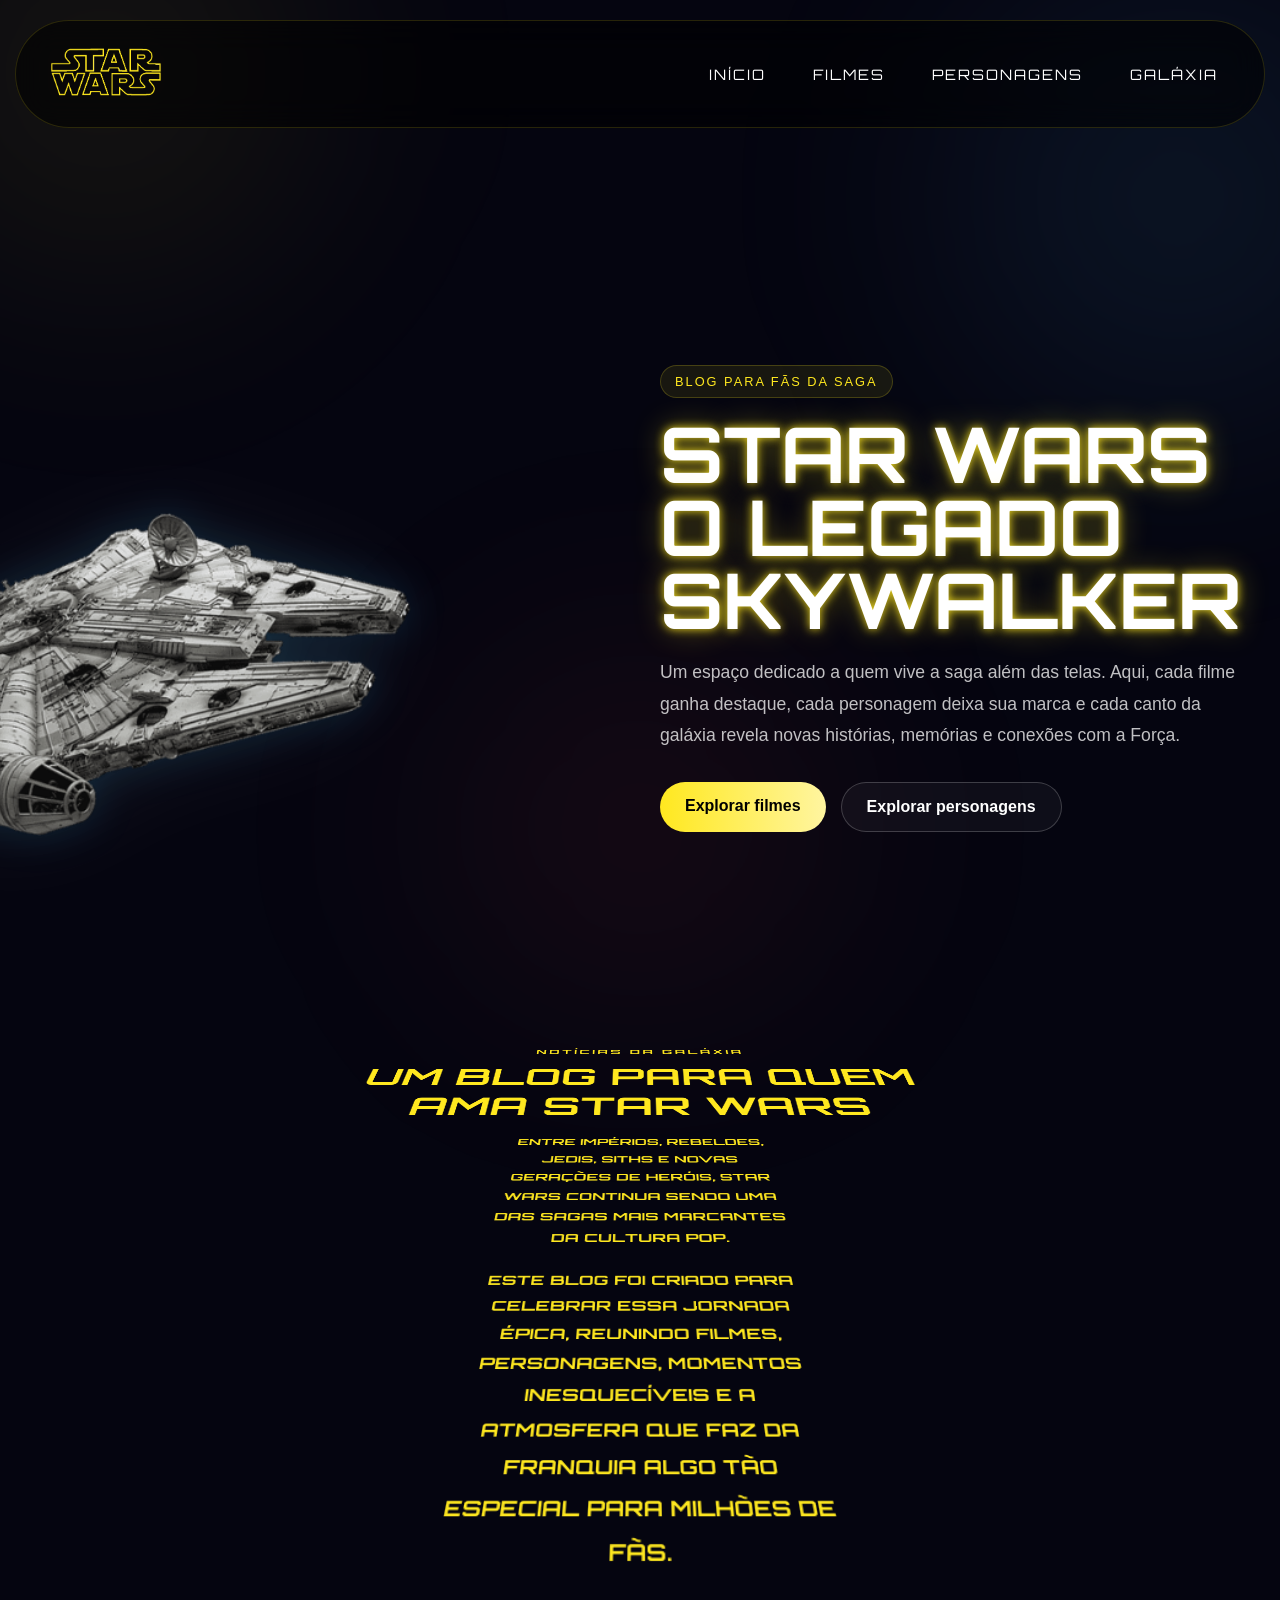
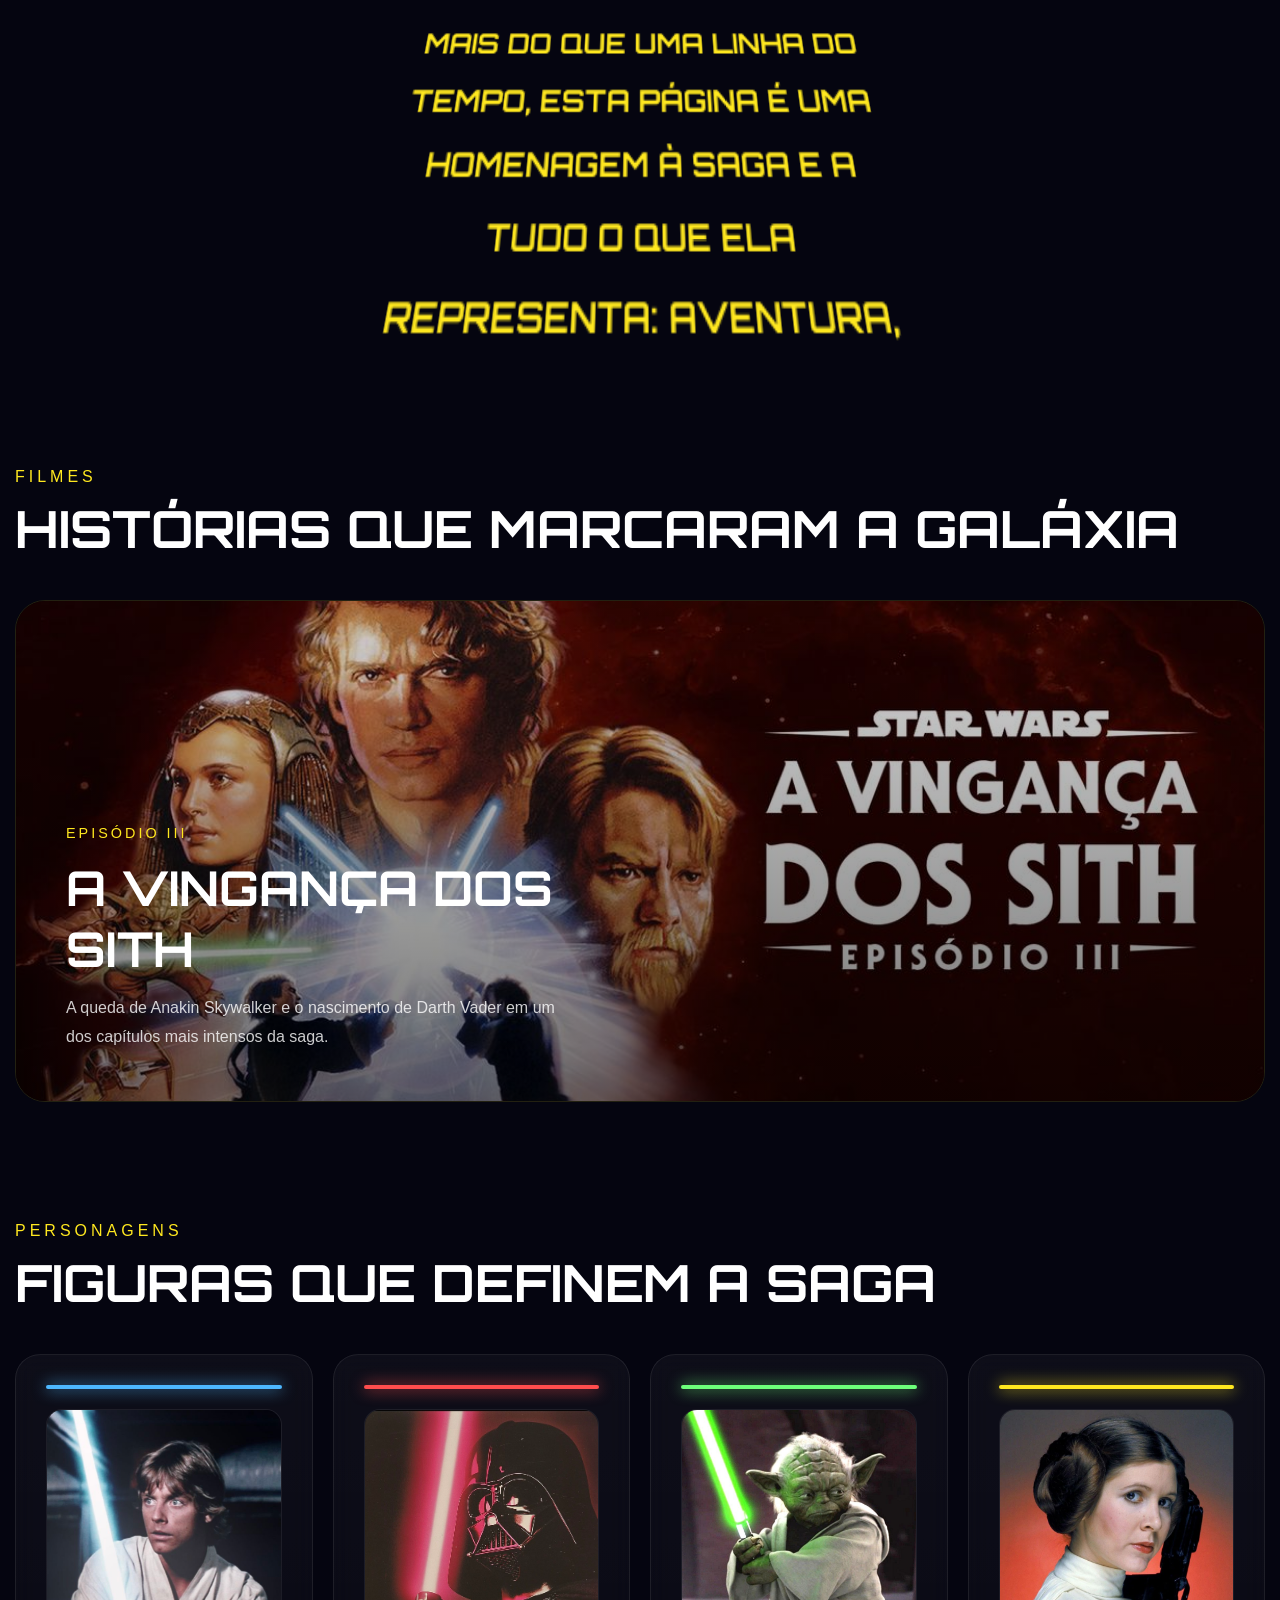
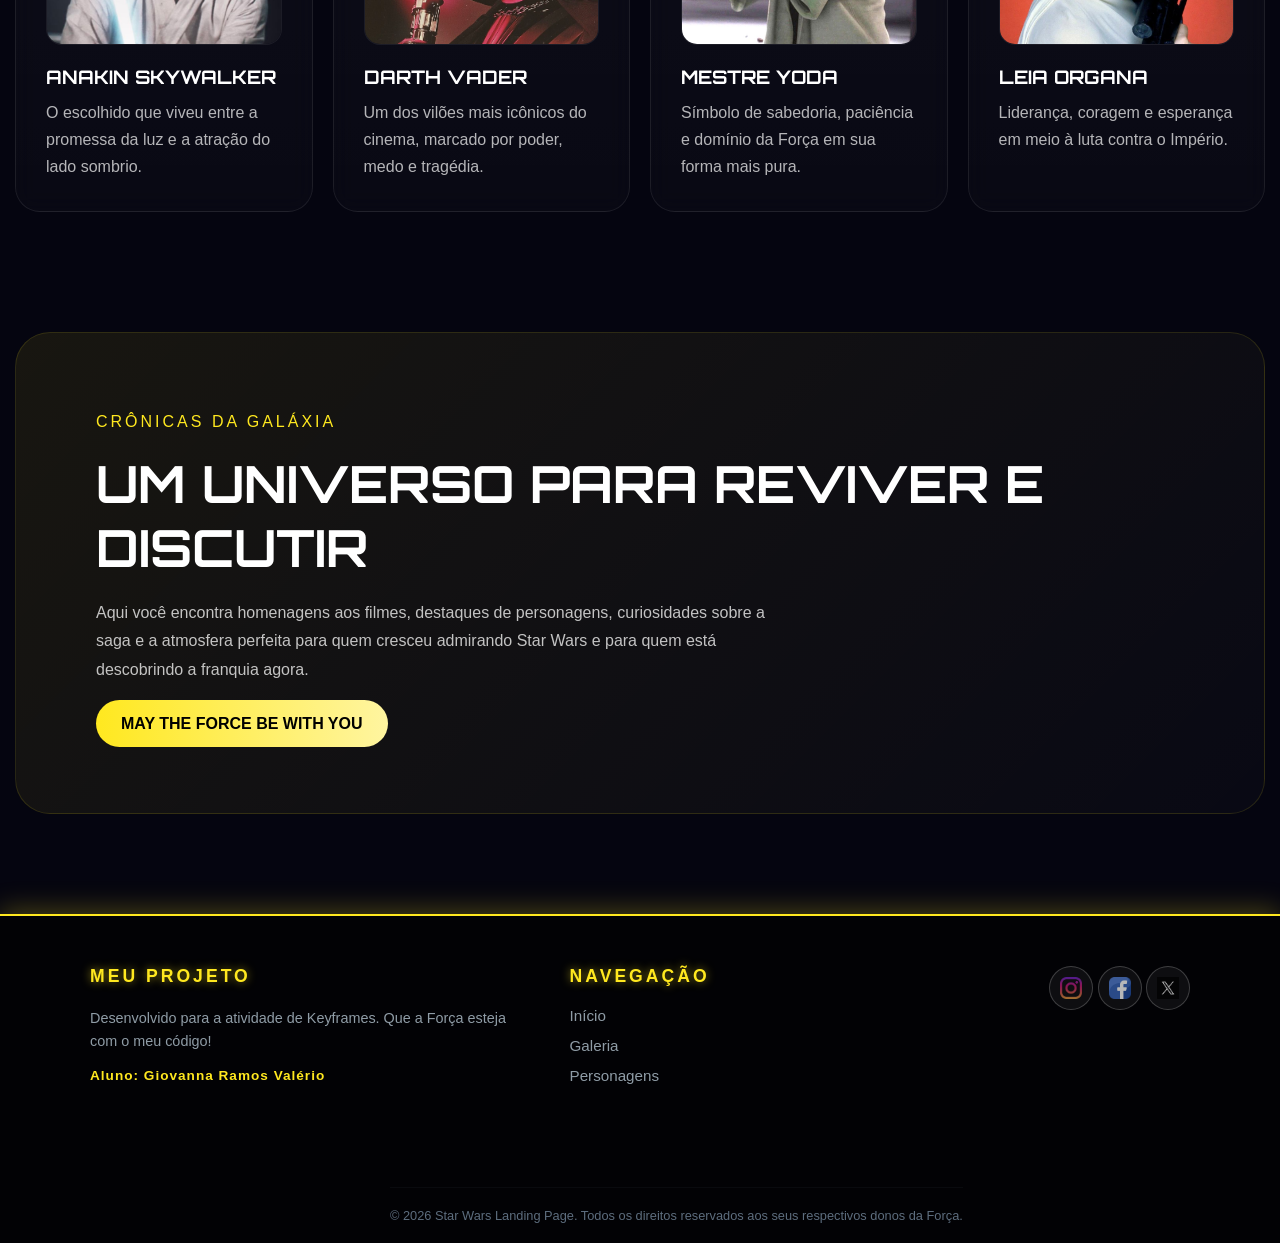
==== index.html @ 5c6cc60b "first commit" ====
<!doctype html>
<html lang="pt-BR">
  <head>
    <meta charset="UTF-8" />
    <meta name="viewport" content="width=device-width, initial-scale=1.0" />

    <title>STAR WARS | Blog da Galáxia</title>

    <!-- FONTES -->
    <link rel="preconnect" href="https://fonts.googleapis.com" />
    <link rel="preconnect" href="https://fonts.gstatic.com" crossorigin />

    <link
      href="https://fonts.googleapis.com/css2?family=Orbitron:wght@400;500;700;800;900&family=Rajdhani:wght@400;500;600;700&display=swap"
      rel="stylesheet"
    />

    <link rel="stylesheet" href="style.css" />
  </head>

  <body>
    <!-- FUNDO ESTRELADO ANIMADO -->
    <div class="stars"></div>
    <div class="stars2"></div>
    <div class="stars3"></div>
    <div class="nebula"></div>

    <!-- INTRO / LOADER -->
    <div class="intro-loader">
      <div class="intro-content">
        <p class="intro-text">
          Há muito tempo, numa galáxia muito, muito distante...
        </p>

        <img src="./img/sabre.png" alt="Sabre de Luz" class="intro-saber" />

        <h2 class="loading-text">DESPERTANDO A FORÇA</h2>

        <div class="loading-line"></div>
      </div>
    </div>

    <!-- NAVBAR -->
    <header class="navbar">
      <a href="#" class="logo">
        <img src="./img/star-wars-logo.png" alt="Star Wars" />
      </a>

      <nav class="nav-links">
        <a href="#inicio">INÍCIO</a>
        <a href="#filmes">FILMES</a>
        <a href="#personagens">PERSONAGENS</a>
        <a href="#galaxia">GALÁXIA</a>
      </nav>
    </header>

    <!-- HERO -->
    <section class="hero" id="inicio">
      <div class="hero-ship">
        <img src="./img/millenium-falcon.png" alt="Millennium Falcon" />
      </div>

      <div class="hero-overlay"></div>

      <div class="hero-content">
        <span class="hero-tag">BLOG PARA FÃS DA SAGA</span>

        <h1>STAR WARS O LEGADO SKYWALKER</h1>

        <p>
          Um espaço dedicado a quem vive a saga além das telas. Aqui, cada filme
          ganha destaque, cada personagem deixa sua marca e cada canto da
          galáxia revela novas histórias, memórias e conexões com a Força.
        </p>

        <div class="hero-buttons">
          <a href="#filmes" class="btn-primary">Explorar filmes</a>
          <a href="#personagens" class="btn-secondary">Explorar personagens</a>
        </div>
      </div>

      <div class="space-ship">
        <img src="./img/MANDALORIAN.png" alt="Nave cruzando a galáxia" />
      </div>
    </section>

    <!-- OPENING CRAWL -->
    <section class="crawl-section">
      <div class="crawl-container">
        <div class="crawl">
          <p class="episode">NOTÍCIAS DA GALÁXIA</p>

          <h2>UM BLOG PARA QUEM AMA STAR WARS</h2>

          <p>
            Entre impérios, rebeldes, jedis, siths e novas gerações de heróis,
            Star Wars continua sendo uma das sagas mais marcantes da cultura
            pop.
          </p>

          <p>
            Este blog foi criado para celebrar essa jornada épica, reunindo
            filmes, personagens, momentos inesquecíveis e a atmosfera que faz da
            franquia algo tão especial para milhões de fãs.
          </p>

          <p>
            Mais do que uma linha do tempo, esta página é uma homenagem à saga e
            a tudo o que ela representa: aventura, destino, esperança e o eterno
            conflito entre luz e escuridão.
          </p>
        </div>
      </div>
    </section>

    <!-- FILMES / CARROSSEL CSS -->
    <section class="movies-section" id="filmes">
      <div class="section-title">
        <span>FILMES</span>
        <h2>HISTÓRIAS QUE MARCARAM A GALÁXIA</h2>
      </div>

      <div class="carousel">
        <div class="carousel-track">
          <div class="slide">
            <div class="slide-img">
              <img
                src="./img/filme1.png"
                alt="Star Wars: A Vingança dos Sith"
              />
            </div>
            <div class="slide-content">
              <span>EPISÓDIO III</span>
              <h3>A VINGANÇA DOS SITH</h3>

              <p>
                A queda de Anakin Skywalker e o nascimento de Darth Vader em um
                dos capítulos mais intensos da saga.
              </p>
            </div>
          </div>

          <div class="slide">
            <div class="slide-img">
              <img
                src="./img/filme2.png"
                alt="Star Wars: O Império Contra-Ataca"
              />
            </div>
            <div class="slide-content">
              <span>EPISÓDIO V</span>
              <h3>O IMPÉRIO CONTRA-ATACA</h3>

              <p>
                Um dos filmes mais sombrios e admirados da franquia, marcado por
                revelações e grandes desafios para a Rebelião.
              </p>
            </div>
          </div>

          <div class="slide">
            <div class="slide-img">
              <img src="./img/filme3.png" alt="Star Wars: Rogue One" />
            </div>
            <div class="slide-content">
              <span>STANDALONE</span>
              <h3>ROGUE ONE</h3>

              <p>
                Uma missão decisiva que mostra o sacrifício de heróis anônimos
                na luta contra o Império.
              </p>
            </div>
          </div>

          <div class="slide">
            <div class="slide-img">
              <img
                src="./img/filme4.png"
                alt="Star Wars: A Ascensão Skywalker"
              />
            </div>
            <div class="slide-content">
              <span>EPISÓDIO IX</span>
              <h3>A ASCENSÃO SKYWALKER</h3>

              <p>
                O encerramento de uma era, reunindo legado, destino e a herança
                de uma das famílias mais importantes da saga.
              </p>
            </div>
          </div>
        </div>
      </div>
    </section>

    <!-- PERSONAGENS -->
    <section class="characters-section" id="personagens">
      <div class="section-title">
        <span>PERSONAGENS</span>
        <h2>FIGURAS QUE DEFINEM A SAGA</h2>
      </div>

      <div class="characters-grid">
        <div class="character-card">
          <div class="lightsaber blue"></div>
          <div class="character-img">
            <img src="./img/skywalker.png" alt="Anakin Skywalker" />
          </div>
          <h3>ANAKIN SKYWALKER</h3>
          <p>
            O escolhido que viveu entre a promessa da luz e a atração do lado
            sombrio.
          </p>
        </div>

        <div class="character-card">
          <div class="lightsaber red"></div>
          <div class="character-img">
            <img src="./img/vader.png" alt="Darth Vader" />
          </div>
          <h3>DARTH VADER</h3>
          <p>
            Um dos vilões mais icônicos do cinema, marcado por poder, medo e
            tragédia.
          </p>
        </div>

        <div class="character-card">
          <div class="lightsaber green"></div>
          <div class="character-img">
            <img src="./img/yoda.png" alt="Mestre Yoda" />
          </div>
          <h3>MESTRE YODA</h3>
          <p>
            Símbolo de sabedoria, paciência e domínio da Força em sua forma mais
            pura.
          </p>
        </div>

        <div class="character-card">
          <div class="lightsaber gold"></div>
          <div class="character-img">
            <img src="./img/leia.png" alt="Princesa Leia" />
          </div>
          <h3>LEIA ORGANA</h3>
          <p>Liderança, coragem e esperança em meio à luta contra o Império.</p>
        </div>
      </div>
    </section>

    <!-- BANNER PREMIUM -->
    <section class="premium-banner" id="galaxia">
      <div class="banner-content">
        <span>CRÔNICAS DA GALÁXIA</span>

        <h2>UM UNIVERSO PARA REVIVER E DISCUTIR</h2>

        <p>
          Aqui você encontra homenagens aos filmes, destaques de personagens,
          curiosidades sobre a saga e a atmosfera perfeita para quem cresceu
          admirando Star Wars e para quem está descobrindo a franquia agora.
        </p>

        <a href="#" class="btn-primary">MAY THE FORCE BE WITH YOU</a>
      </div>
    </section>
  </body>
  <footer class="site-footer">
    <div class="footer-container">
      <div class="footer-box info-box">
        <h3 class="footer-title yellow-neon">Meu Projeto</h3>
        <p>
          Desenvolvido para a atividade de Keyframes. Que a Força esteja com o
          meu código!
        </p>
        <span class="student-name">Aluno: Giovanna Ramos Valério</span>
      </div>

      <div class="footer-box links-box">
        <h3 class="footer-title cyan-neon">Navegação</h3>
        <ul>
          <li><a href="#inicio" class="hover-fade">Início</a></li>
          <li><a href="#filmes" class="hover-fade">Galeria</a></li>
          <li><a href="#personagens" class="hover-fade">Personagens</a></li>
        </ul>
      </div>

    <div class="social-links">
    <a href="https://instagram.com" class="social-icon" target="_blank" aria-label="Instagram">
        <img src="./img/instagram.png" alt="Instagram" class="social-img">
    </a>

    <a href="https://www.facebook.com/" class="social-icon" target="_blank" aria-label="Facebook">
        <img src="./img/facebook.png" alt="Facebook" class="social-img">
    </a>

    <a href="https://x.com" class="social-icon" target="_blank" aria-label="X">
        <img src="./img/x.png" alt="X" class="social-img">
    </a>
</div>

    <div class="footer-bottom">
      <p>
        &copy; 2026 Star Wars Landing Page. Todos os direitos reservados aos
        seus respectivos donos da Força.
      </p>
    </div>
  </footer>
</html>
---- style.css ----
:root {
  --bg: #02040b;
  --gold: #ffe81f;
  --blue: #4db8ff;
  --red: #ff4d4d;
  --green: #6dff7a;
  --text: #f5f5f5;
}

* {
  margin: 0;
  padding: 0;
  box-sizing: border-box;
}

html {
  scroll-behavior: smooth;
}

body {
  background: #02040b;
  overflow-x: hidden;
  color: white;
  font-family: "Rajdhani", sans-serif;
  min-height: 100vh;
}

/* =====================================
   FUNDO ESTRELADO ANIMADO
===================================== */

.stars,
.stars2,
.stars3 {
  position: fixed;
  inset: 0;
  z-index: -3;
}

.stars {
  background: url("https://www.transparenttextures.com/patterns/stardust.png");
  animation: moveStars 120s linear infinite;
  opacity: 0.7;
}

.stars2 {
  background: url("https://www.transparenttextures.com/patterns/stardust.png");
  transform: scale(1.5);
  opacity: 0.35;
  animation: moveStars2 180s linear infinite;
}

.stars3 {
  background: url("https://www.transparenttextures.com/patterns/stardust.png");
  transform: scale(2);
  opacity: 0.18;
  animation: moveStars3 260s linear infinite;
}

.nebula {
  position: fixed;
  inset: -20%;
  z-index: -2;

  background:
    radial-gradient(
      circle at 20% 20%,
      rgba(255, 232, 31, 0.08),
      transparent 20%
    ),
    radial-gradient(
      circle at 80% 30%,
      rgba(77, 184, 255, 0.1),
      transparent 22%
    ),
    radial-gradient(circle at 50% 80%, rgba(255, 77, 77, 0.08), transparent 24%);

  filter: blur(80px);

  animation: nebulaMove 18s ease-in-out infinite alternate;
}

@keyframes moveStars {
  from {
    transform: translateY(0);
  }

  to {
    transform: translateY(-2000px);
  }
}

@keyframes moveStars2 {
  from {
    transform: translateX(0) scale(1.5);
  }

  to {
    transform: translateX(-1000px) scale(1.5);
  }
}

@keyframes moveStars3 {
  from {
    transform: translate(0, 0) scale(2);
  }

  to {
    transform: translate(-1200px, -800px) scale(2);
  }
}

@keyframes nebulaMove {
  from {
    transform: scale(1);
  }

  to {
    transform: scale(1.08);
  }
}

/* =====================================
   INTRO
===================================== */

.intro-loader {
  position: fixed;
  inset: 0;
  background: black;
  z-index: 9999;

  display: flex;
  justify-content: center;
  align-items: center;

  animation: hideIntro 1s ease 6s forwards;
}

.intro-content {
  text-align: center;
}

.intro-text {
  color: #4bd5ee;
  font-size: 1.5rem;
  margin-bottom: 60px;
  font-weight: 600;

  opacity: 0;

  animation: fadeUp 1s ease 0.5s forwards;
}

.intro-saber {
  width: 100px;

  filter: drop-shadow(0 0 20px #00d2ff);

  animation:
    saberSpin 5s linear infinite,
    saberFloat 3s ease-in-out infinite;
}

.loading-text {
  margin-top: 30px;

  color: white;

  font-size: 1rem;

  letter-spacing: 5px;

  animation: glowText 2s infinite alternate;
}

.loading-line {
  width: 250px;
  height: 3px;

  margin: 25px auto 0;

  border-radius: 999px;

  background: linear-gradient(90deg, transparent, var(--gold), transparent);

  animation: pulseLine 2s infinite;
}

@keyframes saberSpin {
  from {
    transform: rotate(0);
  }

  to {
    transform: rotate(360deg);
  }
}

@keyframes saberFloat {
  0%,
  100% {
    translate: 0 0;
  }

  50% {
    translate: 0 -15px;
  }
}

@keyframes glowText {
  from {
    text-shadow: 0 0 10px #00d2ff;
  }

  to {
    text-shadow:
      0 0 20px #00d2ff,
      0 0 40px #0066ff;
  }
}

@keyframes pulseLine {
  0%,
  100% {
    opacity: 0.4;
    transform: scaleX(0.8);
  }

  50% {
    opacity: 1;
    transform: scaleX(1);
  }
}

@keyframes fadeUp {
  from {
    opacity: 0;
    transform: translateY(15px);
  }

  to {
    opacity: 1;
    transform: translateY(0);
  }
}

@keyframes hideIntro {
  to {
    opacity: 0;
    visibility: hidden;
  }
}

/* =====================================
   NAVBAR
===================================== */

.navbar {
  position: sticky;
  top: 20px;

  width: min(1250px, calc(100% - 30px));

  margin: 20px auto;

  padding: 15px 30px;

  border-radius: 999px;

  display: flex;
  justify-content: space-between;
  align-items: center;

  backdrop-filter: blur(16px);

  background: rgba(0, 0, 0, 0.55);

  border: 1px solid rgba(255, 232, 31, 0.15);

  z-index: 50;
}

.logo img {
  width: 120px;

  transition: 0.4s;
}

.logo img:hover {
  transform: scale(1.08);
}

.nav-links {
  display: flex;
  gap: 15px;
}

.nav-links a {
  position: relative;

  color: white;

  text-decoration: none;

  font-family: "Orbitron", sans-serif;

  font-size: 0.9rem;

  letter-spacing: 2px;

  padding: 10px 16px;

  border-radius: 999px;

  transition: 0.4s;
}

.nav-links a::after {
  content: "";

  position: absolute;

  left: 15px;
  right: 15px;
  bottom: 8px;

  height: 2px;

  background: var(--gold);

  transform: scaleX(0);

  transition: 0.4s;
}

.nav-links a:hover {
  background: rgba(255, 232, 31, 0.08);

  color: var(--gold);

  transform: translateY(-2px);
}

.nav-links a:hover::after {
  transform: scaleX(1);
}

/* =====================================
   HERO
===================================== */
.hero-section {
  position: relative;
  overflow: hidden;
}
.hero-ship {
  position: absolute;
  left: -200px;
  bottom: 30px;
  z-index: 5; /* <-- Corrigido para a Falcon ficar acima da navezinha */

  animation: shipFloat 6s ease-in-out infinite;
}

.hero-ship img {
  width: 650px;
  max-width: 48vw;

  filter: drop-shadow(0 0 20px rgba(31, 192, 255, 0.15))
    drop-shadow(0 0 60px rgba(255, 255, 255, 0.08));

  opacity: 0.95;

  transition: 0.5s ease;
}

.hero-ship img:hover {
  transform: scale(1.05) rotate(-2deg);

  filter: drop-shadow(0 0 30px rgba(31, 192, 255, 0.35))
    drop-shadow(0 0 80px rgba(255, 255, 255, 0.2));
}

/* =====================================
   HERO (Correção de Layout)
===================================== */
.hero {
  position: relative;
  /* REMOVIDO o overflow-x daqui para sumir com a barreira invisível */
  width: min(1250px, calc(100% - 30px));
  min-height: 100vh;
  margin: auto;
  display: grid;
  grid-template-columns: 1fr 1fr;
  align-items: center;
  gap: 40px;
}

/* <-- ADICIONADO: Força o texto para a direita --> */
.hero-content {
  grid-column: 2;
  position: relative;
  z-index: 10;
}

/* =====================================
   NAVE ATRAVESSANDO A TELA
===================================== */
.space-ship {
  position: absolute;
  top: auto; /* <-- Corrigido */
  bottom: 40px; /* <-- Corrigido para passar lá embaixo */
  left: -300px;
  z-index: 1; /* <-- Corrigido para passar atrás da Falcon */
  pointer-events: none;
  animation: flyShip 14s linear infinite;
}

.space-ship img {
  width: 100px;
  opacity: 0.95;
  transform: rotate(-8deg);
  filter: drop-shadow(0 0 12px rgba(77, 184, 255, 0.5))
    drop-shadow(0 0 35px rgba(77, 184, 255, 0.2));
}

/* Movimento cinematográfico */
@keyframes flyShip {
  0% {
    transform: translateX(0) translateY(0);
  }
  25% {
    transform: translateX(35vw) translateY(-20px);
  }
  50% {
    transform: translateX(70vw) translateY(15px);
  }
  100% {
    transform: translateX(130vw) translateY(-30px);
  }
}
.hero-tag {
  display: inline-block;

  padding: 8px 14px;

  border-radius: 999px;

  border: 1px solid rgba(255, 232, 31, 0.2);

  background: rgba(255, 232, 31, 0.08);

  color: var(--gold);

  letter-spacing: 2px;

  font-size: 0.8rem;
}

.hero h1 {
  margin: 20px 0;

  font-family: "Orbitron", sans-serif;

  font-size: clamp(3rem, 6vw, 6rem);

  line-height: 0.95;

  color: white;

  text-shadow:
    0 0 10px rgba(255, 232, 31, 0.9),
    0 0 30px rgba(255, 232, 31, 0.4);

  animation: neonGlow 3s infinite alternate;
}

.hero p {
  color: rgba(255, 255, 255, 0.75);

  line-height: 1.8;

  max-width: 600px;

  font-size: 1.1rem;
}

.hero-buttons {
  display: flex;
  gap: 15px;

  margin-top: 30px;
}

.btn-primary,
.btn-secondary {
  text-decoration: none;

  padding: 15px 25px;

  border-radius: 999px;

  font-weight: bold;

  transition: 0.4s;
}

.btn-primary {
  background: linear-gradient(90deg, var(--gold), #fff5a0);

  color: black;

  animation: pulseBtn 2s infinite;
}

.btn-primary:hover {
  transform: scale(1.08);

  box-shadow:
    0 0 20px rgba(255, 232, 31, 0.6),
    0 0 50px rgba(255, 232, 31, 0.2);
}

.btn-secondary {
  border: 1px solid rgba(255, 255, 255, 0.2);

  color: white;

  background: rgba(255, 255, 255, 0.04);
}

.btn-secondary:hover {
  background: rgba(255, 255, 255, 0.08);

  transform: translateY(-3px);
}

/* =====================================
   OPENING CRAWL
===================================== */

.crawl-section {
  height: 100vh;

  perspective: 450px;

  overflow: hidden;

  display: flex;
  justify-content: center;
  align-items: flex-end;
}

.crawl-container {
  width: min(900px, 90vw);

  transform: rotateX(25deg);
}

.crawl {
  text-align: center;

  color: var(--gold);

  font-family: "Orbitron", sans-serif;

  text-transform: uppercase;

  animation: crawlMove 28s linear infinite;
}

.crawl .episode {
  margin-bottom: 15px;

  letter-spacing: 4px;
}

.crawl h2 {
  font-size: clamp(2rem, 5vw, 5rem);

  margin-bottom: 30px;
}

.crawl p {
  max-width: 18em;

  margin: auto auto 30px;

  line-height: 2;

  font-size: 1.2rem;

  font-weight: bold;
}

/* =====================================
   FILMES
===================================== */

.movies-section,
.characters-section {
  width: min(1250px, calc(100% - 30px));

  margin: 120px auto;
}

.section-title span {
  color: var(--gold);

  letter-spacing: 4px;
}

.section-title h2 {
  font-size: clamp(2rem, 4vw, 4rem);

  margin-top: 10px;

  font-family: "Orbitron", sans-serif;
}

.carousel {
  margin-top: 40px;

  overflow: hidden;

  border-radius: 30px;

  border: 1px solid rgba(255, 232, 31, 0.12);
}

.carousel-track {
  display: flex;

  width: 400%;

  animation: slideCarousel 22s infinite;
}

.slide {
  width: 25%;

  min-height: 500px;

  padding: 50px;

  display: flex;
  align-items: flex-end;
}
/* =====================================
   IMAGENS DO CARROSSEL (ALTERE AQUI)
===================================== */
/* =====================================
   FILMES (Novo layout com imagens no HTML)
===================================== */

.movies-section {
  width: min(1250px, calc(100% - 30px));
  margin: 120px auto;
}

.carousel {
  margin-top: 40px;
  overflow: hidden;
  border-radius: 30px;
  border: 1px solid rgba(255, 232, 31, 0.12);
  position: relative; /* Importante para o posicionamento da imagem */
}

.carousel-track {
  display: flex;
  width: 400%;
  animation: slideCarousel 22s infinite;
}

/* Formatação base do slide */
.slide {
  width: 25%;
  min-height: 500px;
  padding: 50px;
  display: flex;
  align-items: flex-end;
  position: relative; /* Garante que o conteúdo fique acima da imagem */
}

/* Estilização da imagem do slide */
.slide-img {
  position: absolute;
  inset: 0; /* Preenche todo o slide */
  z-index: 1; /* Fica atrás do conteúdo */
}

.slide-img img {
  width: 100%;
  height: 100%;
  object-fit: cover; /* Encaixa a imagem perfeitamente sem distorcer */
  object-position: center;
}

/* Criando o gradiente escuro por cima da imagem (via pseudoelemento) */
.slide::after {
  content: "";
  position: absolute;
  inset: 0;
  z-index: 2; /* Fica acima da imagem e abaixo do texto */
  background: linear-gradient(
    rgba(0, 0, 0, 0.15),
    /* Bem suave no topo, quase invisível */ rgba(0, 0, 0, 0.55)
      /* Um meio-termo perfeito na base: protege o texto sem escurecer a foto */
  );
}

/* Estilização do conteúdo do slide (trazendo para frente) */
.slide-content {
  max-width: 500px;
  position: relative;
  z-index: 3; /* Traz o texto para frente de tudo */
}

/* Manter o restante das suas formatações de texto */
.slide-content span {
  color: var(--gold);
  letter-spacing: 3px;
  font-size: 0.9rem;
}

.slide-content h3 {
  margin: 15px 0;
  font-size: 3rem;
  font-family: "Orbitron", sans-serif;
  color: white;
}

.slide-content p {
  line-height: 1.8;
  color: rgba(255, 255, 255, 0.85);
}

/* Manter sua animação slideCarousel existente */
@keyframes slideCarousel {
  0%,
  18% {
    transform: translateX(0);
  }
  25%,
  43% {
    transform: translateX(-25%);
  }
  50%,
  68% {
    transform: translateX(-50%);
  }
  75%,
  93% {
    transform: translateX(-75%);
  }
  100% {
    transform: translateX(0);
  }
}

.slide-content span {
  color: var(--gold);

  letter-spacing: 3px;
}

.slide-content h3 {
  margin: 15px 0;

  font-size: 3rem;

  font-family: "Orbitron", sans-serif;
}

.slide-content p {
  line-height: 1.8;

  color: rgba(255, 255, 255, 0.8);
}

.slide1 {
  background:
    linear-gradient(rgba(0, 0, 0, 0.45), rgba(0, 0, 0, 0.65)),
    url("https://images.unsplash.com/photo-1446776811953-b23d57bd21aa?q=80&w=2072&auto=format&fit=crop")
      center/cover;
}

.slide2 {
  background:
    linear-gradient(rgba(0, 0, 0, 0.45), rgba(0, 0, 0, 0.65)),
    url("https://images.unsplash.com/photo-1462331940025-496dfbfc7564?q=80&w=2027&auto=format&fit=crop")
      center/cover;
}

.slide3 {
  background:
    linear-gradient(rgba(0, 0, 0, 0.45), rgba(0, 0, 0, 0.65)),
    url("https://images.unsplash.com/photo-1451187580459-43490279c0fa?q=80&w=2072&auto=format&fit=crop")
      center/cover;
}

.slide4 {
  background:
    linear-gradient(rgba(0, 0, 0, 0.45), rgba(0, 0, 0, 0.65)),
    url("https://images.unsplash.com/photo-1419242902214-272b3f66ee7a?q=80&w=2013&auto=format&fit=crop")
      center/cover;
}

/* =====================================
   PERSONAGENS
===================================== */

.characters-grid {
  margin-top: 40px;

  display: grid;

  grid-template-columns: repeat(4, 1fr);

  gap: 20px;
}

.character-card {
  padding: 30px;

  border-radius: 25px;

  backdrop-filter: blur(10px);

  background: linear-gradient(
    180deg,
    rgba(255, 255, 255, 0.04),
    rgba(255, 255, 255, 0.02)
  );

  border: 1px solid rgba(255, 255, 255, 0.08);

  transition: 0.5s;
}
/* =====================================
   ESPAÇO DA FOTO DOS PERSONAGENS
===================================== */
.character-img {
  width: 100%;
  aspect-ratio: 1 / 1; /* Garante que o espaço seja sempre um quadrado perfeito */
  margin-top: 20px; /* Afasta um pouco do sabre de luz */
  margin-bottom: 15px; /* Afasta do título H3 */
  border-radius: 16px; /* Bordas arredondadas proporcionais ao card */
  overflow: hidden; /* Corta a imagem se ela tentar passar das bordas arredondadas */
  background: rgba(
    255,
    255,
    255,
    0.02
  ); /* Fundo sutil caso a imagem demore para carregar */
  border: 1px solid rgba(255, 255, 255, 0.05);
}

.character-img img {
  width: 100%;
  height: 100%;
  object-fit: cover; /* CRÍTICO: Encaixa e corta a foto perfeitamente sem amassar/distorcer */
  object-position: center top; /* Foca a foto no centro/topo (ótimo para rostos) */
  transition: transform 0.5s ease;
}

/* Efeito extra: Quando passar o mouse no card, a foto dá um leve zoom */
.character-card:hover .character-img img {
  transform: scale(1.06);
}

.character-card:hover {
  transform: translateY(-10px) scale(1.03);

  border-color: rgba(255, 232, 31, 0.25);

  box-shadow: 0 0 40px rgba(255, 232, 31, 0.08);
}

.character-card h3 {
  margin: 20px 0 10px;

  font-family: "Orbitron", sans-serif;
}

.character-card p {
  color: rgba(255, 255, 255, 0.7);

  line-height: 1.7;
}

.lightsaber {
  width: 100%;
  height: 4px;

  border-radius: 999px;
}

.blue {
  background: var(--blue);

  box-shadow: 0 0 15px var(--blue);
}

.red {
  background: var(--red);

  box-shadow: 0 0 15px var(--red);
}

.green {
  background: var(--green);

  box-shadow: 0 0 15px var(--green);
}

.gold {
  background: var(--gold);

  box-shadow: 0 0 15px var(--gold);
}

/* =====================================
   PREMIUM BANNER
===================================== */

.premium-banner {
  width: min(1250px, calc(100% - 30px));

  margin: auto auto 100px;

  padding: 80px;

  border-radius: 35px;

  position: relative;

  overflow: hidden;

  background: linear-gradient(
    135deg,
    rgba(255, 232, 31, 0.08),
    rgba(255, 255, 255, 0.02)
  );

  border: 1px solid rgba(255, 232, 31, 0.12);
}

.banner-content {
  position: relative;
  z-index: 2;
}

.banner-content span {
  color: var(--gold);

  letter-spacing: 3px;
}

.banner-content h2 {
  margin: 20px 0;

  font-size: clamp(2rem, 4vw, 4rem);

  font-family: "Orbitron", sans-serif;
}

.banner-content p {
  max-width: 700px;

  line-height: 1.8;

  color: rgba(255, 255, 255, 0.75);

  margin-bottom: 30px;
}

/* =====================================
   ANIMAÇÕES
===================================== */

@keyframes floatImage {
  0%,
  100% {
    transform: translateY(0);
  }

  50% {
    transform: translateY(-20px);
  }
}

@keyframes pulseBtn {
  0%,
  100% {
    transform: scale(1);
  }

  50% {
    transform: scale(1.06);
  }
}

@keyframes glowRotate {
  from {
    transform: rotate(0);
  }

  to {
    transform: rotate(360deg);
  }
}

@keyframes neonGlow {
  from {
    text-shadow:
      0 0 10px rgba(255, 232, 31, 0.9),
      0 0 20px rgba(255, 232, 31, 0.3);
  }

  to {
    text-shadow:
      0 0 20px rgba(255, 232, 31, 1),
      0 0 50px rgba(255, 232, 31, 0.5);
  }
}

@keyframes slideCarousel {
  0%,
  18% {
    transform: translateX(0);
  }

  25%,
  43% {
    transform: translateX(-25%);
  }

  50%,
  68% {
    transform: translateX(-50%);
  }

  75%,
  93% {
    transform: translateX(-75%);
  }

  100% {
    transform: translateX(0);
  }
}

@keyframes crawlMove {
  from {
    transform: translateY(100%);
  }

  to {
    transform: translateY(-250%);
  }
}

@keyframes fadeLeft {
  from {
    opacity: 0;
    transform: translateX(-30px);
  }

  to {
    opacity: 1;
    transform: translateX(0);
  }
}

/* =====================================
   RESPONSIVO
===================================== */

@media (max-width: 950px) {
  .hero {
    grid-template-columns: 1fr;
    text-align: center;
  }

  /* <-- ADICIONADO: Volta o texto pro lugar no celular --> */
  .hero-content {
    grid-column: 1;
    margin-top: 50px;
  }

  .hero p {
    margin: auto;
  }

  .hero-buttons {
    justify-content: center;
  }

  .characters-grid {
    grid-template-columns: repeat(2, 1fr);
  }

  .navbar {
    flex-direction: column;
    gap: 20px;
  }
}

@media (max-width: 650px) {
  .characters-grid {
    grid-template-columns: 1fr;
  }

  .nav-links {
    flex-wrap: wrap;
    justify-content: center;
  }

  .slide-content h3 {
    font-size: 2rem;
  }

  .premium-banner {
    padding: 40px 25px;
  }
}

/* ===================================================
   ESTILOS GERAIS DO SITE (PÓS-LOADER)
   =================================================== */
body {
  margin: 0;
  padding: 0;
  background-color: #050510; /* Fundo escuro espacial */
  color: white;
  font-family: "Segoe UI", Roboto, sans-serif;
  overflow-x: hidden;
}

.site-content {
  display: flex;
  flex-direction: column;
  align-items: center;
  justify-content: center;
  min-height: 100vh;
  text-align: center;
  padding: 20px;
  box-sizing: border-box;
}

.site-content h1 {
  color: #ffe81f; /* Amarelo clássico */
  text-transform: uppercase;
  letter-spacing: 2px;
}

/* ===================================================
   ESTILOS DO RODAPÉ (SITE FOOTER) - APENAS AMARELO
   =================================================== */
.site-footer {
  background-color: #020205; /* Preto profundo */
  color: #bdc3c7;
  font-family: "Segoe UI", Roboto, sans-serif;
  padding: 50px 20px 20px 20px;
  margin-top: 80px;
  position: relative;
  box-sizing: border-box;

  /* CORRIGIDO: Divisória agora é um Sabre de Luz Amarelo */
  border-top: 2px solid #ffe81f;
  box-shadow: 0 -5px 25px rgba(255, 232, 31, 0.25);
}

.footer-container {
  max-width: 1100px;
  margin: 0 auto;
  display: flex;
  flex-wrap: wrap;
  justify-content: space-between;
  gap: 40px;
}

.footer-box {
  flex: 1;
  min-width: 250px;
}

/* Títulos das colunas */
.footer-title {
  font-size: 1.1rem;
  text-transform: uppercase;
  letter-spacing: 3px;
  margin-bottom: 20px;
}

/* CORRIGIDO: Unificado para manter apenas o Neon Amarelo em ambos */
.yellow-neon,
.cyan-neon {
  color: #ffe81f;
  text-shadow: 0 0 10px rgba(255, 232, 31, 0.6);
}

/* Detalhes do texto de informações */
.info-box p {
  font-size: 0.9rem;
  line-height: 1.6;
  color: #8f9ca6;
}

.student-name {
  display: block;
  margin-top: 15px;
  font-size: 0.85rem;
  color: #ffe81f;
  font-weight: bold;
  letter-spacing: 1px;
}

/* Coluna de Links */
.links-box ul {
  list-style: none;
  padding: 0;
  margin: 0;
}

.links-box li {
  margin-bottom: 12px;
}

.links-box a {
  color: #8f9ca6;
  text-decoration: none;
  font-size: 0.95rem;
  display: inline-block;
  transition: all 0.3s ease;
}

/* CORRIGIDO: Efeito hover agora brilha em amarelo */
.links-box a:hover {
  color: #ffffff;
  text-shadow: 0 0 8px #ffe81f;
  transform: translateX(5px);
}

/* Coluna de Redes Sociais com Botões de Ícone */
/* ===================================================
   CORREÇÃO: REDES SOCIAIS (TAMANHO, GLOW E ESPAÇAMENTO)
   =================================================== */
.social-icons {
  display: flex;
  gap: 18px; /* Aumenta o espaço horizontal entre um ícone e outro */
  margin-top: 15px;
  align-items: center;
}

.social-icon {
  display: flex;
  align-items: center;
  justify-content: center;
  width: 46px; /* Aumentado para criar uma área de clique imponente */
  height: 46px; /* Aumentado para ficar perfeitamente redondo */
  background: rgba(
    255,
    255,
    255,
    0.04
  ); /* Fundo sutil para destacar a estrutura */
  border: 1px solid rgba(255, 255, 255, 0.15);
  border-radius: 50%;
  text-decoration: none; /* CRÍTICO: Remove aquela linha azul feia de link */
  outline: none;

  /* Transição suave e elástica ao passar o mouse */
  transition:
    transform 0.3s cubic-bezier(0.175, 0.885, 0.32, 1.275),
    border-color 0.3s,
    background-color 0.3s,
    box-shadow 0.3s;
}

/* ===================================================
   FORÇAR ALINHAMENTO HORIZONTAL SEGURO
   =================================================== */
.social-icons {
  display: flex !important; /* Ativa o Flexbox obrigatoriamente */
  flex-direction: row !important; /* Força os ícones a ficarem estritamente lado a lado */
  gap: 40px; /* Espaçamento perfeito entre eles */
  margin-left: 20px;
  margin-top: 15px;
  align-items: center; /* Alinha todos na mesma altura */
  justify-content: flex-start; /* Alinha o grupo à esquerda (ou center se preferir) */
}

.social-icon {
  display: inline-flex !important; /* Garante que a bolinha seja um bloco flexível interno */
  align-items: center;
  justify-content: center;
  width: 44px;
  height: 44px;
  background: rgba(255, 255, 255, 0.05);
  border: 1px solid rgba(255, 255, 255, 0.2);
  border-radius: 50%;
  text-decoration: none !important; /* Arranca qualquer linha de link debaixo do logo */

  /* Animação suave */
  transition:
    transform 0.3s cubic-bezier(0.175, 0.885, 0.32, 1.275),
    border-color 0.3s,
    box-shadow 0.3s;
}

/* Efeito Hover Amarelo */
.social-icon:hover {
  transform: scale(1.2);
  border-color: #ffe81f;
  box-shadow: 0 0 15px rgba(255, 232, 31, 0.6);
}

/* Tamanho das imagens dos logos */
.social-img {
  width: 22px;
  height: 22px;
  object-fit: contain;
  display: block;
  opacity: 0.7;
  transition:
    opacity 0.3s,
    filter 0.3s;
}

.social-icon:hover .social-img {
  opacity: 1;
  filter: drop-shadow(0 0 4px #ffe81f);
}

/* Rodapé Inferior (Copyright) */
.footer-bottom {
  text-align: center;
  margin-left: 300px;
  margin-top: 50px;
  padding-top: 20px;
  border-top: 1px solid rgba(143, 156, 166, 0.05);
}

.footer-bottom p {
  font-size: 0.8rem;
  color: #5d6d7e;
  margin: 0;
}

/* Responsividade simples para telas menores */
@media (max-width: 600px) {
  .footer-container {
    flex-direction: column;
    text-align: center;
  }
  .social-icons {
    justify-content: center;
  }
  .links-box a:hover {
    transform: translateY(-2px);
  }
}
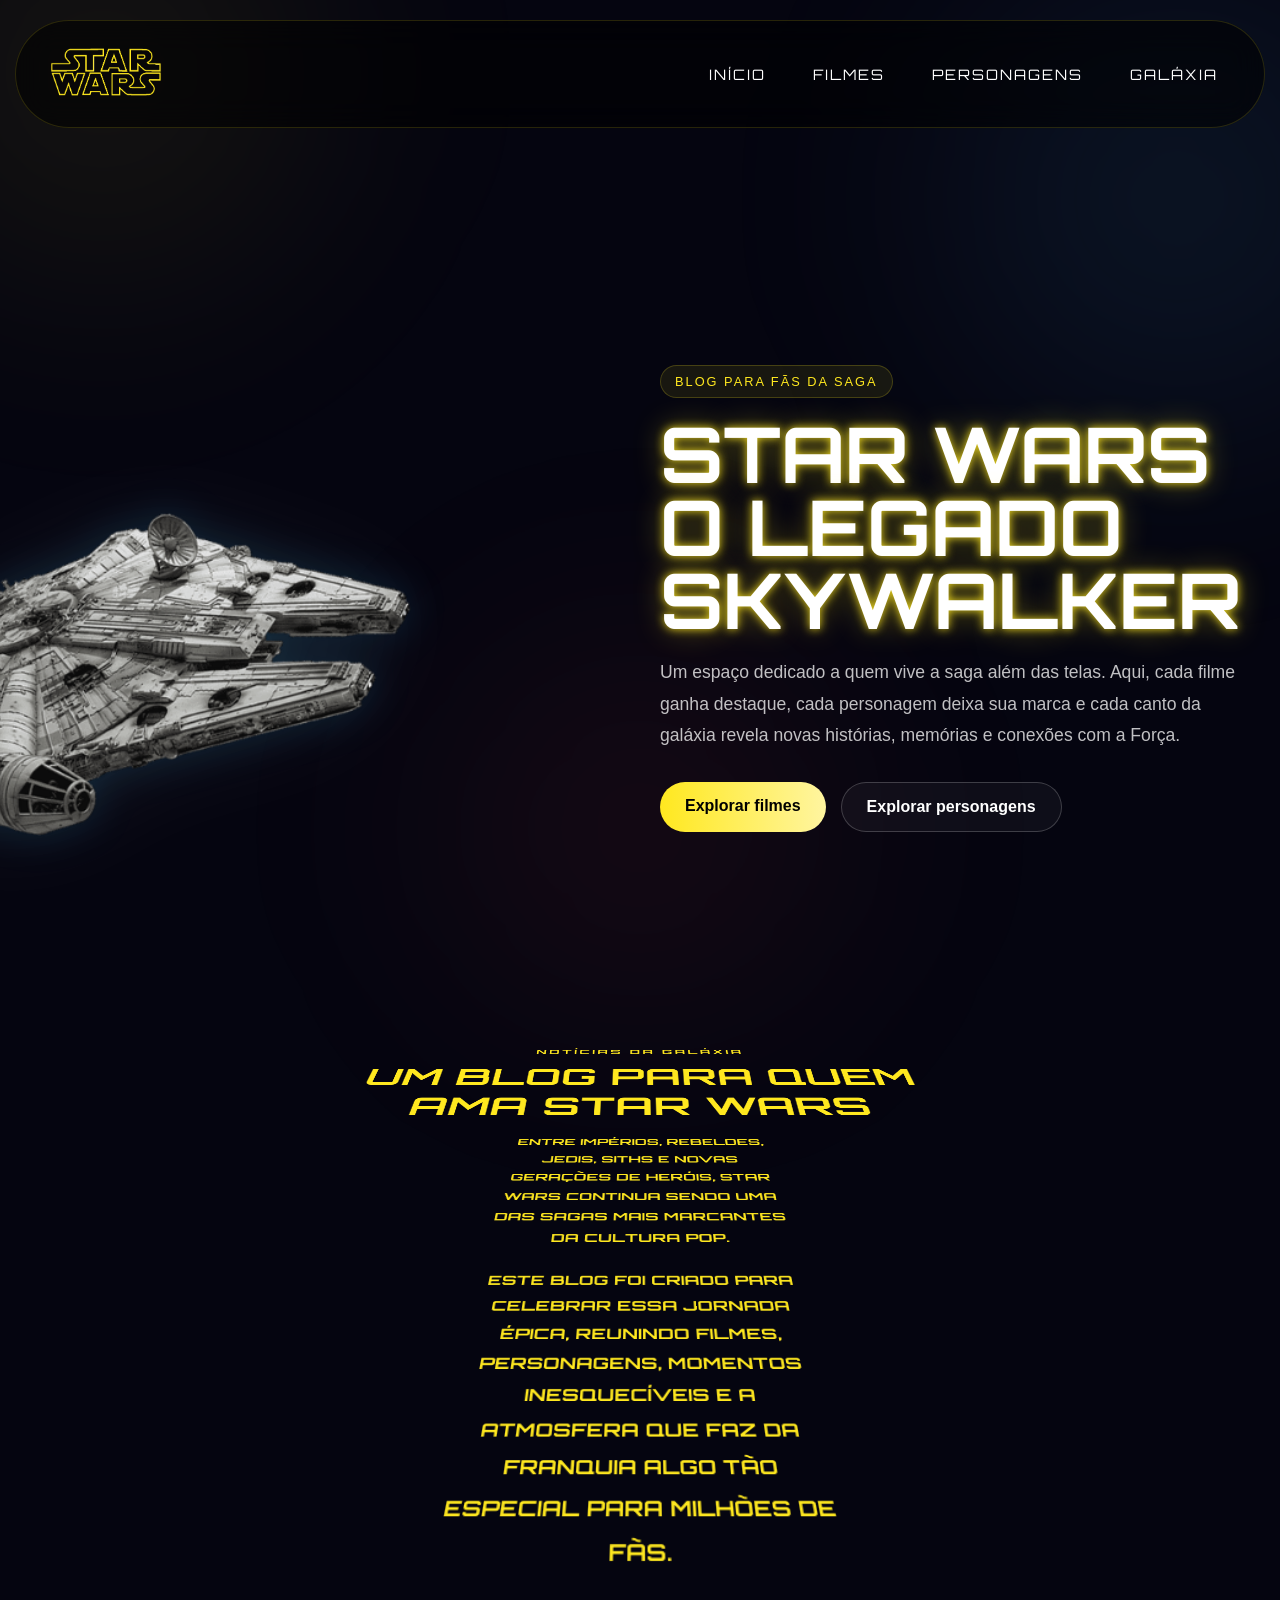
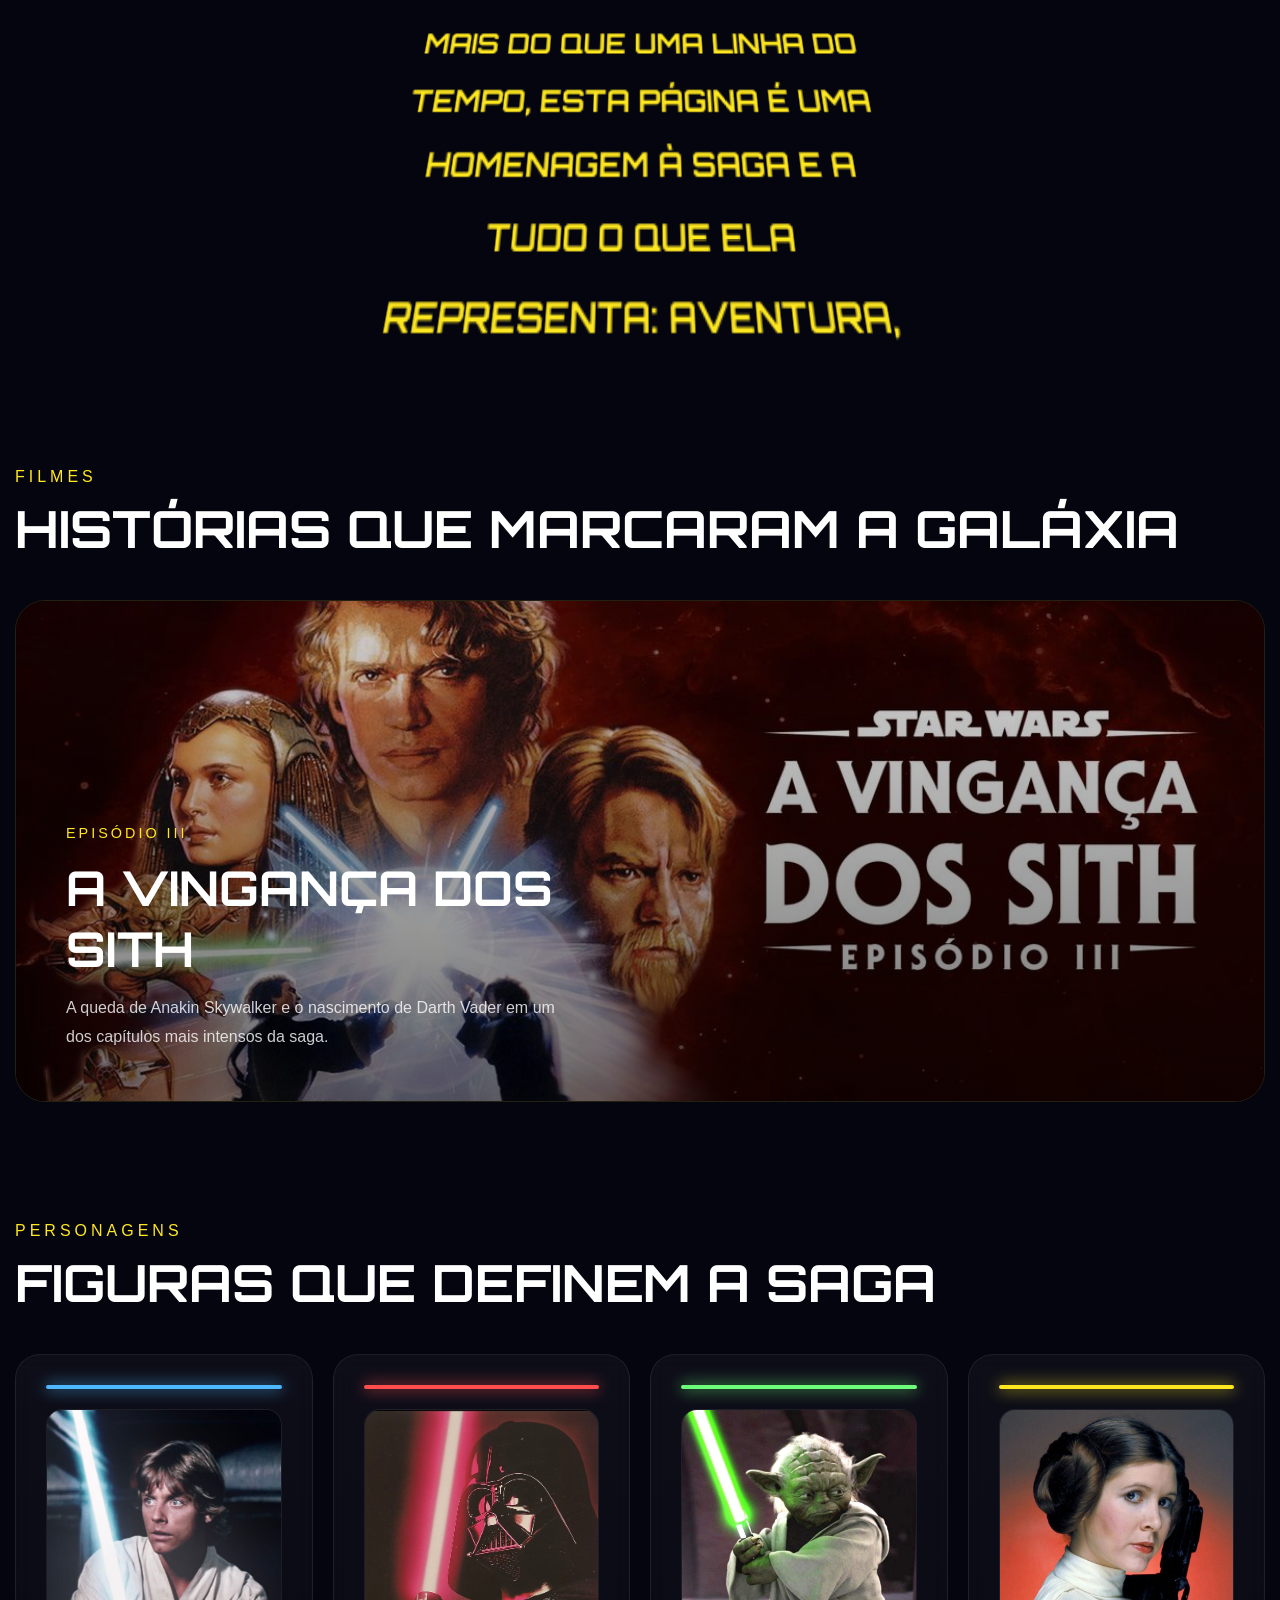
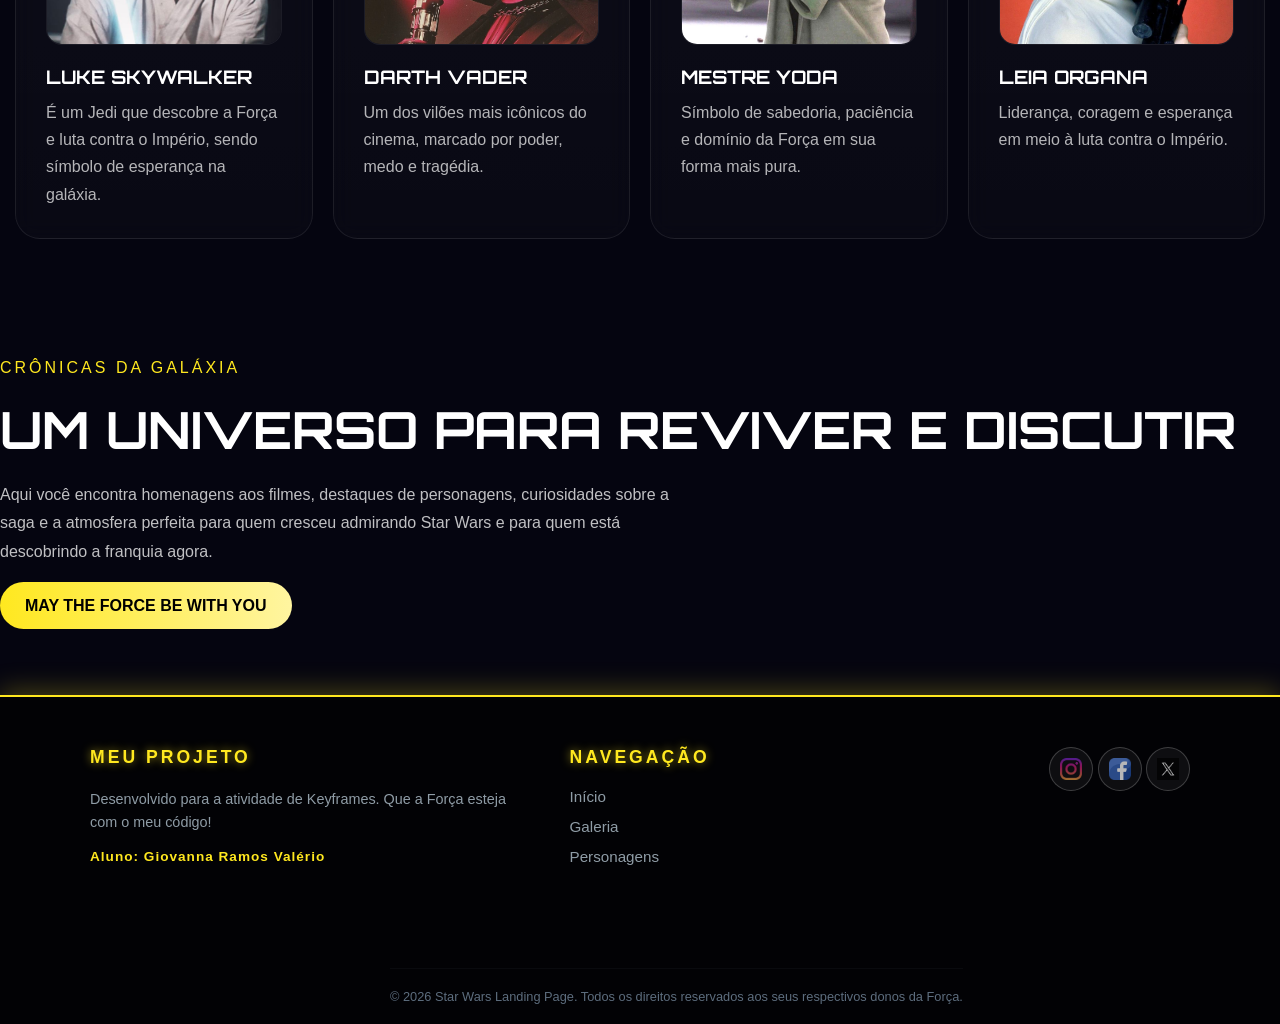
==== commit e7a0d01c: "mudei o nome" ====
--- a/index.html
+++ b/index.html
@@ -207,10 +207,9 @@
           <div class="character-img">
             <img src="./img/skywalker.png" alt="Anakin Skywalker" />
           </div>
-          <h3>ANAKIN SKYWALKER</h3>
-          <p>
-            O escolhido que viveu entre a promessa da luz e a atração do lado
-            sombrio.
+          <h3>LUKE SKYWALKER</h3>
+          <p>
+          É um Jedi que descobre a Força e luta contra o Império, sendo símbolo de esperança na galáxia.
           </p>
         </div>
 
--- a/style.css
+++ b/style.css
@@ -566,7 +566,7 @@
 
   text-transform: uppercase;
 
-  animation: crawlMove 28s linear infinite;
+  animation: crawlMove 25s linear infinite;
 }
 
 .crawl .episode {
@@ -869,12 +869,45 @@
   transform: scale(1.06);
 }
 
+/* HOVER BASE */
 .character-card:hover {
   transform: translateY(-10px) scale(1.03);
-
-  border-color: rgba(255, 232, 31, 0.25);
-
-  box-shadow: 0 0 40px rgba(255, 232, 31, 0.08);
+}
+
+/* BLUE */
+.character-card:has(.blue):hover {
+  border-color: rgba(0, 170, 255, 0.35);
+
+  box-shadow:
+    0 0 20px rgba(0, 170, 255, 0.15),
+    0 0 40px rgba(0, 170, 255, 0.08);
+}
+
+/* RED */
+.character-card:has(.red):hover {
+  border-color: rgba(255, 0, 0, 0.35);
+
+  box-shadow:
+    0 0 20px rgba(255, 0, 0, 0.15),
+    0 0 40px rgba(255, 0, 0, 0.08);
+}
+
+/* GREEN */
+.character-card:has(.green):hover {
+  border-color: rgba(0, 255, 100, 0.35);
+
+  box-shadow:
+    0 0 20px rgba(0, 255, 100, 0.15),
+    0 0 40px rgba(0, 255, 100, 0.08);
+}
+
+/* GOLD */
+.character-card:has(.gold):hover {
+  border-color: rgba(255, 232, 31, 0.35);
+
+  box-shadow:
+    0 0 20px rgba(255, 232, 31, 0.15),
+    0 0 40px rgba(255, 232, 31, 0.08);
 }
 
 .character-card h3 {
@@ -918,8 +951,7 @@
   background: var(--gold);
 
   box-shadow: 0 0 15px var(--gold);
-}
-
+}cr
 /* =====================================
    PREMIUM BANNER
 ===================================== */
@@ -1052,12 +1084,18 @@
 }
 
 @keyframes crawlMove {
-  from {
-    transform: translateY(100%);
-  }
-
-  to {
-    transform: translateY(-250%);
+    0% {
+    transform: translateY(120%);
+    opacity: 1;
+  }
+
+  80% {
+    opacity: 1;
+  }
+
+  100% {
+    transform: translateY(-220%);
+    opacity: 0;
   }
 }
 
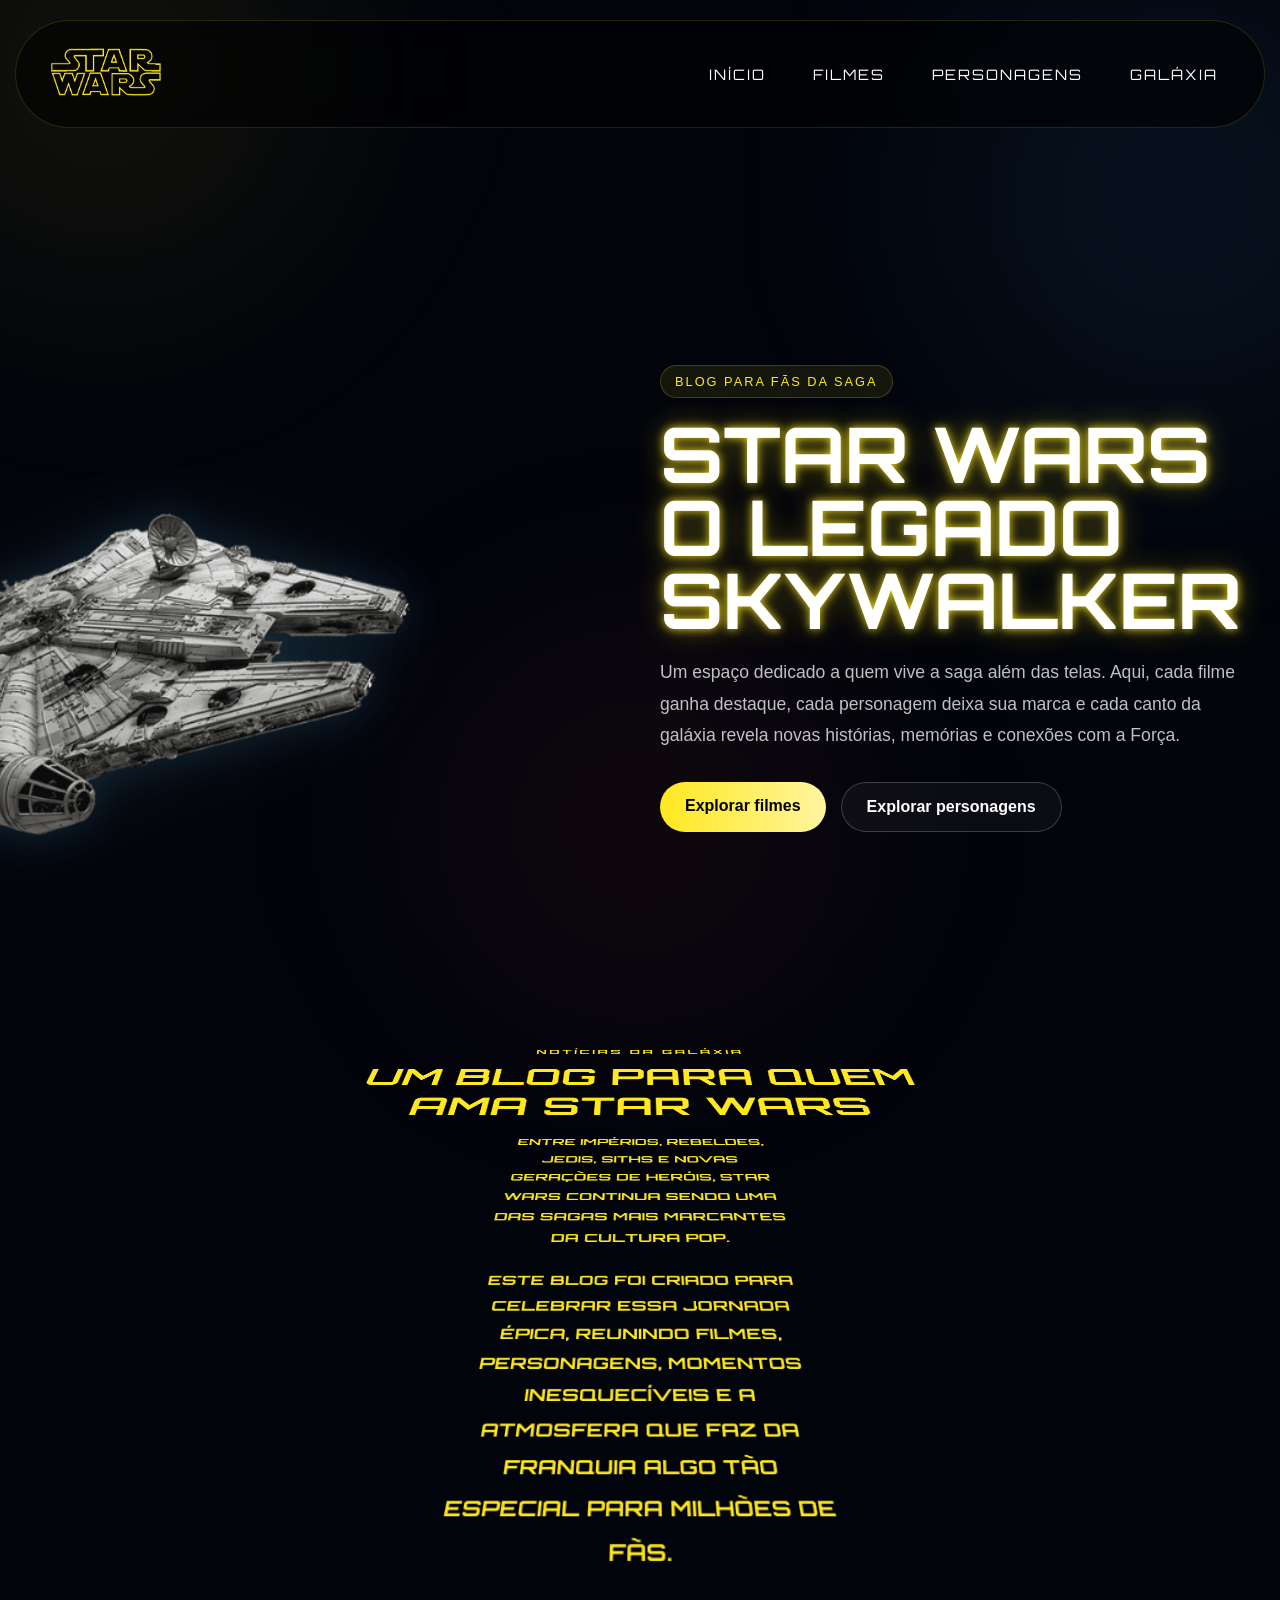
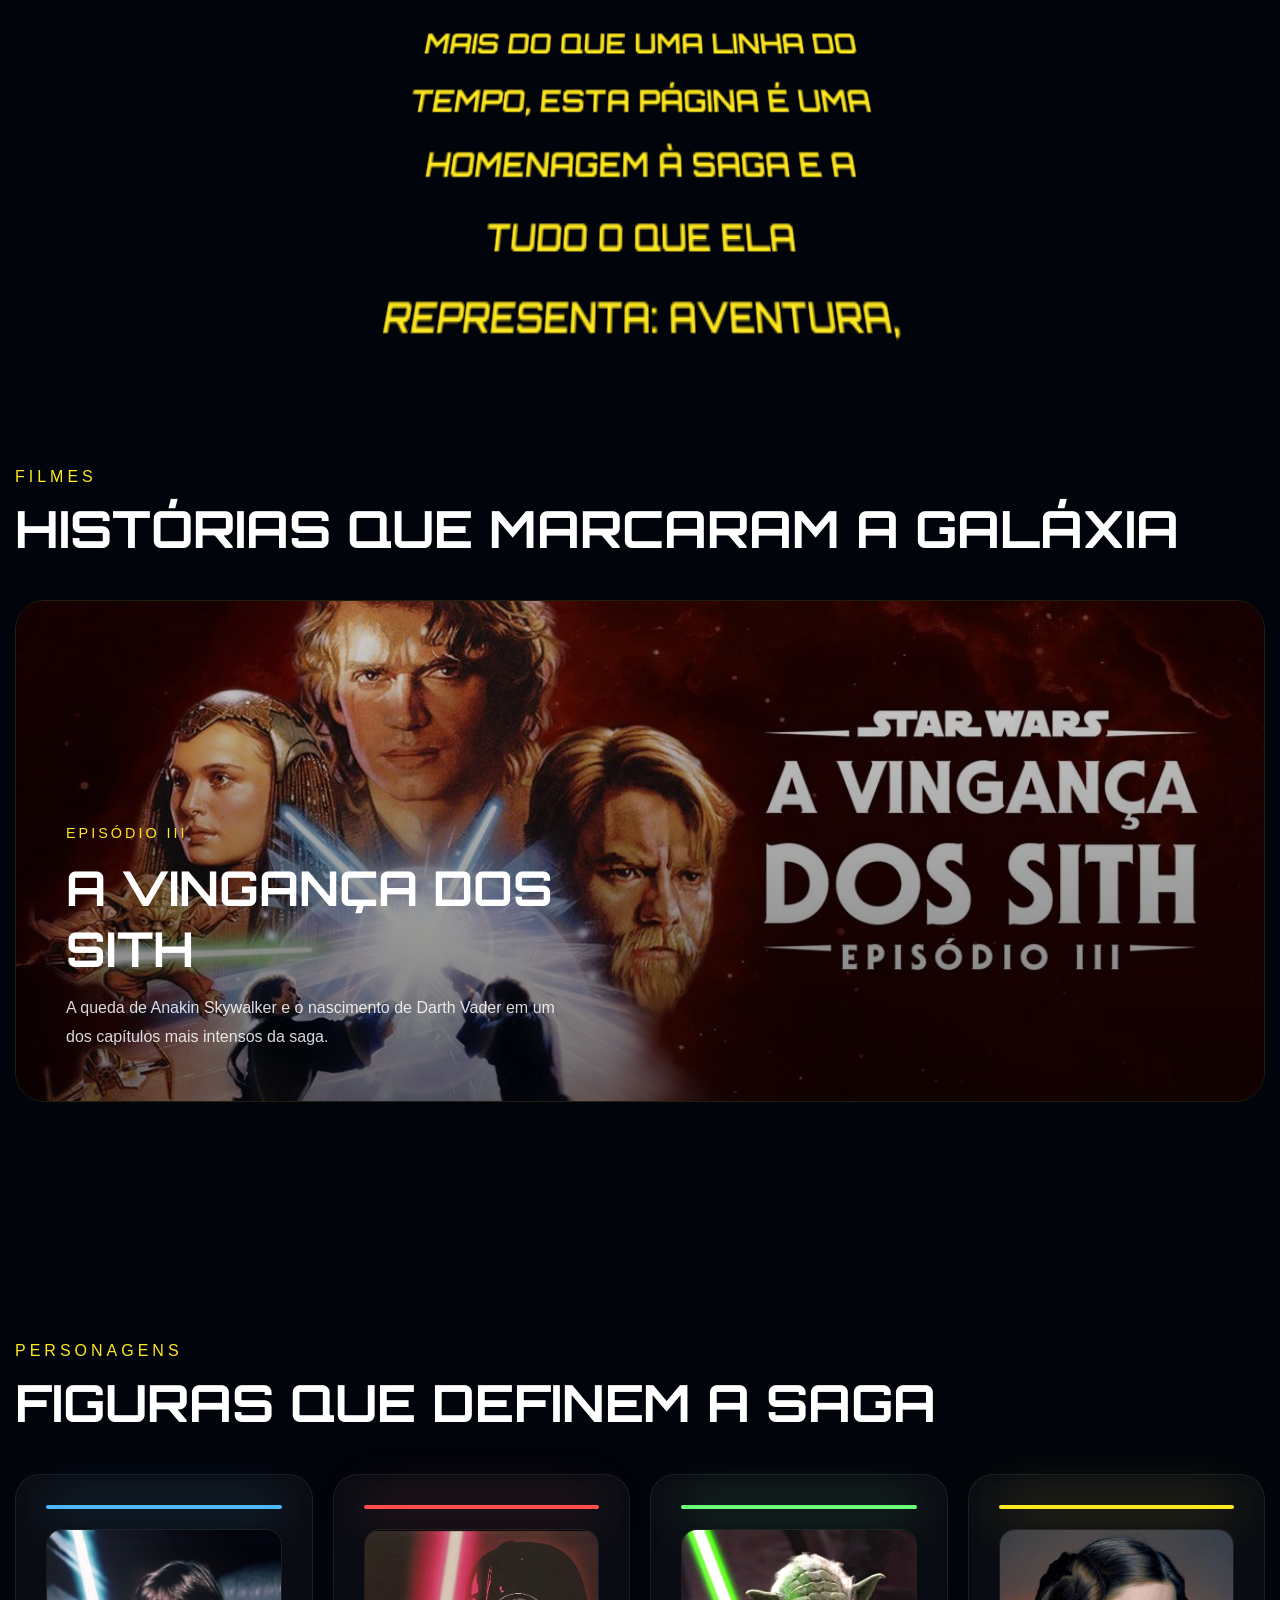
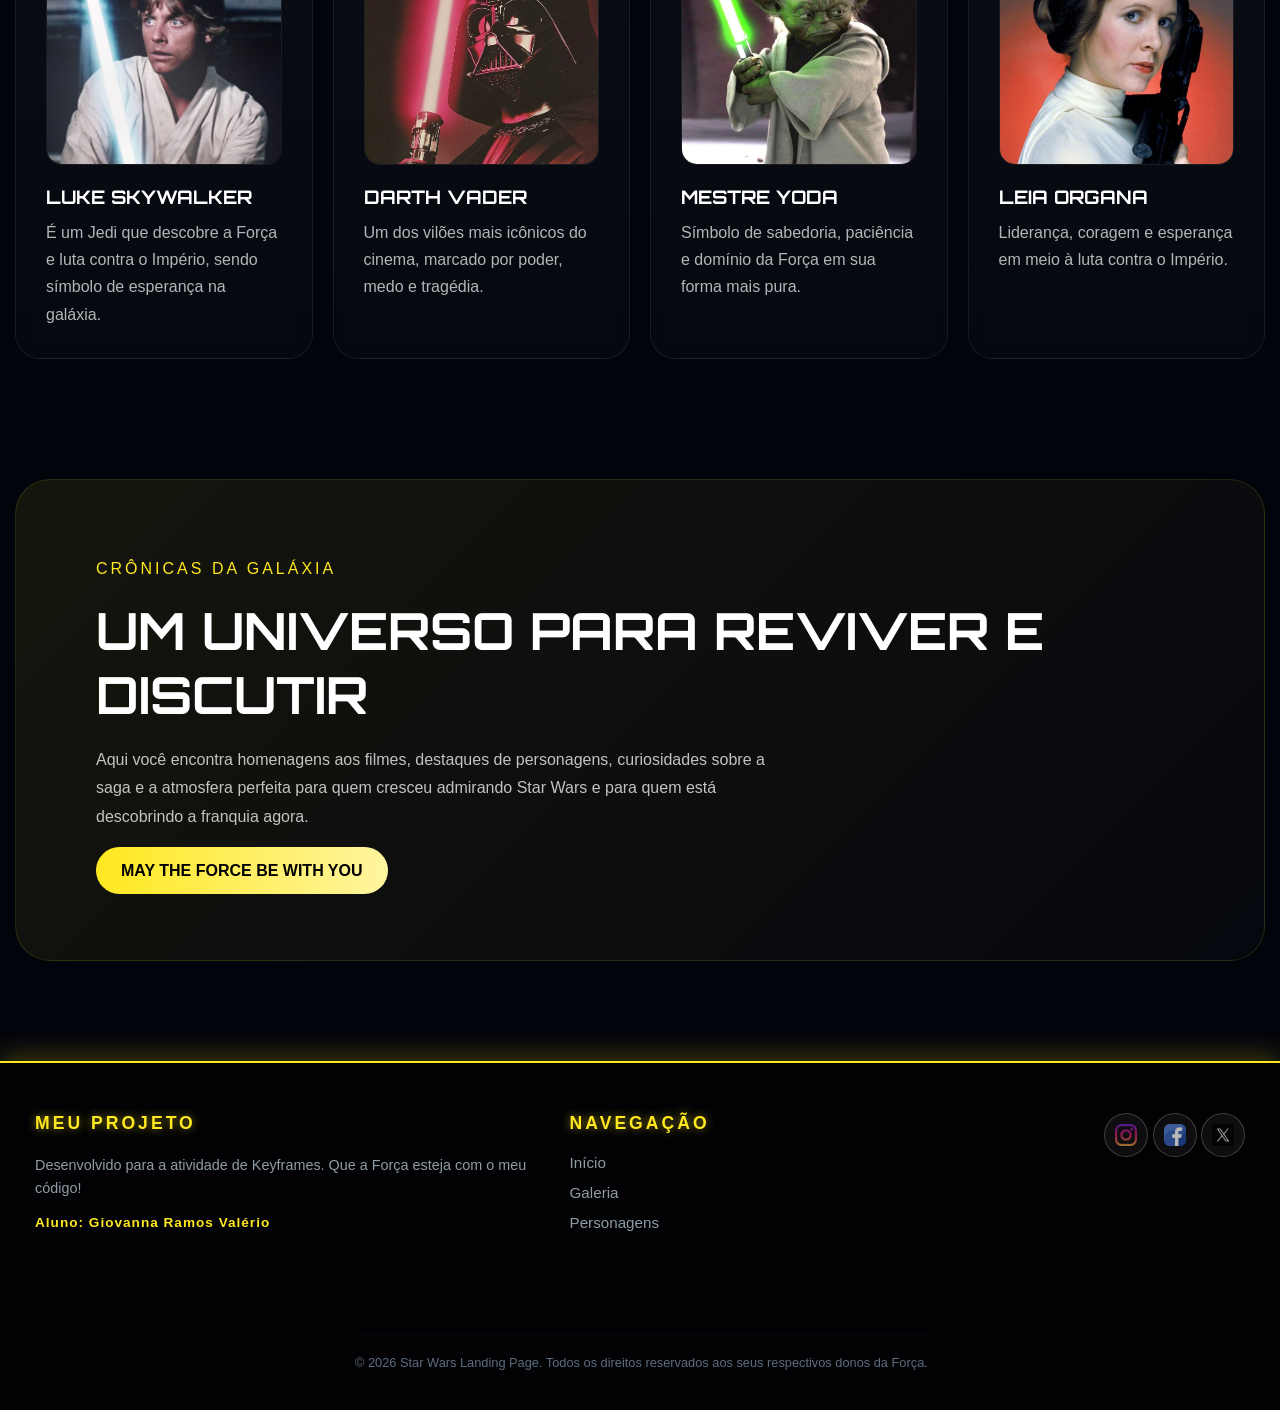
==== commit 62588746: "finalizado" ====
--- a/index.html
+++ b/index.html
@@ -264,7 +264,7 @@
         <a href="#" class="btn-primary">MAY THE FORCE BE WITH YOU</a>
       </div>
     </section>
-  </body>
+
   <footer class="site-footer">
     <div class="footer-container">
       <div class="footer-box info-box">
@@ -306,4 +306,5 @@
       </p>
     </div>
   </footer>
+    </body>
 </html>
--- a/style.css
+++ b/style.css
@@ -23,8 +23,11 @@
   color: white;
   font-family: "Rajdhani", sans-serif;
   min-height: 100vh;
-}
-
+
+  /* ADICIONE ESSAS DUAS LINHAS ABAIXO */
+  display: flex;
+  flex-direction: column;
+}
 /* =====================================
    FUNDO ESTRELADO ANIMADO
 ===================================== */
@@ -357,7 +360,7 @@
   position: absolute;
   left: -200px;
   bottom: 30px;
-  z-index: 5; /* <-- Corrigido para a Falcon ficar acima da navezinha */
+  z-index: 5;
 
   animation: shipFloat 6s ease-in-out infinite;
 }
@@ -381,12 +384,8 @@
     drop-shadow(0 0 80px rgba(255, 255, 255, 0.2));
 }
 
-/* =====================================
-   HERO (Correção de Layout)
-===================================== */
 .hero {
   position: relative;
-  /* REMOVIDO o overflow-x daqui para sumir com a barreira invisível */
   width: min(1250px, calc(100% - 30px));
   min-height: 100vh;
   margin: auto;
@@ -396,7 +395,6 @@
   gap: 40px;
 }
 
-/* <-- ADICIONADO: Força o texto para a direita --> */
 .hero-content {
   grid-column: 2;
   position: relative;
@@ -408,10 +406,10 @@
 ===================================== */
 .space-ship {
   position: absolute;
-  top: auto; /* <-- Corrigido */
-  bottom: 40px; /* <-- Corrigido para passar lá embaixo */
+  top: auto;
+  bottom: 40px;
   left: -300px;
-  z-index: 1; /* <-- Corrigido para passar atrás da Falcon */
+  z-index: 1;
   pointer-events: none;
   animation: flyShip 14s linear infinite;
 }
@@ -424,7 +422,6 @@
     drop-shadow(0 0 35px rgba(77, 184, 255, 0.2));
 }
 
-/* Movimento cinematográfico */
 @keyframes flyShip {
   0% {
     transform: translateX(0) translateY(0);
@@ -536,7 +533,7 @@
 }
 
 /* =====================================
-   OPENING CRAWL
+   OPENING CRAWL (CORRIGIDO)
 ===================================== */
 
 .crawl-section {
@@ -566,7 +563,8 @@
 
   text-transform: uppercase;
 
-  animation: crawlMove 25s linear infinite;
+  /* Alterado para 50s para ficar mais lento */
+  animation: crawlMove 50s linear infinite;
 }
 
 .crawl .episode {
@@ -591,6 +589,21 @@
   font-size: 1.2rem;
 
   font-weight: bold;
+}
+
+/* Ajustado para sumir na hora certa e esperar 3 segundos antes do loop */
+@keyframes crawlMove {
+  0% {
+    transform: translateY(100%);
+  }
+  /* O texto termina de sumir da tela aos 32 segundos (91% do tempo) */
+  91% {
+    transform: translateY(-110%);
+  }
+  /* Fica parado invisível dos 32s aos 35s (pausa exata de 3 segundos) e reinicia */
+  100% {
+    transform: translateY(-110%);
+  }
 }
 
 /* =====================================
@@ -616,46 +629,6 @@
   margin-top: 10px;
 
   font-family: "Orbitron", sans-serif;
-}
-
-.carousel {
-  margin-top: 40px;
-
-  overflow: hidden;
-
-  border-radius: 30px;
-
-  border: 1px solid rgba(255, 232, 31, 0.12);
-}
-
-.carousel-track {
-  display: flex;
-
-  width: 400%;
-
-  animation: slideCarousel 22s infinite;
-}
-
-.slide {
-  width: 25%;
-
-  min-height: 500px;
-
-  padding: 50px;
-
-  display: flex;
-  align-items: flex-end;
-}
-/* =====================================
-   IMAGENS DO CARROSSEL (ALTERE AQUI)
-===================================== */
-/* =====================================
-   FILMES (Novo layout com imagens no HTML)
-===================================== */
-
-.movies-section {
-  width: min(1250px, calc(100% - 30px));
-  margin: 120px auto;
 }
 
 .carousel {
@@ -663,7 +636,7 @@
   overflow: hidden;
   border-radius: 30px;
   border: 1px solid rgba(255, 232, 31, 0.12);
-  position: relative; /* Importante para o posicionamento da imagem */
+  position: relative;
 }
 
 .carousel-track {
@@ -672,51 +645,42 @@
   animation: slideCarousel 22s infinite;
 }
 
-/* Formatação base do slide */
 .slide {
   width: 25%;
   min-height: 500px;
   padding: 50px;
   display: flex;
   align-items: flex-end;
-  position: relative; /* Garante que o conteúdo fique acima da imagem */
-}
-
-/* Estilização da imagem do slide */
+  position: relative;
+}
+
 .slide-img {
   position: absolute;
-  inset: 0; /* Preenche todo o slide */
-  z-index: 1; /* Fica atrás do conteúdo */
+  inset: 0;
+  z-index: 1;
 }
 
 .slide-img img {
   width: 100%;
   height: 100%;
-  object-fit: cover; /* Encaixa a imagem perfeitamente sem distorcer */
+  object-fit: cover;
   object-position: center;
 }
 
-/* Criando o gradiente escuro por cima da imagem (via pseudoelemento) */
 .slide::after {
   content: "";
   position: absolute;
   inset: 0;
-  z-index: 2; /* Fica acima da imagem e abaixo do texto */
-  background: linear-gradient(
-    rgba(0, 0, 0, 0.15),
-    /* Bem suave no topo, quase invisível */ rgba(0, 0, 0, 0.55)
-      /* Um meio-termo perfeito na base: protege o texto sem escurecer a foto */
-  );
-}
-
-/* Estilização do conteúdo do slide (trazendo para frente) */
+  z-index: 2;
+  background: linear-gradient(rgba(0, 0, 0, 0.15), rgba(0, 0, 0, 0.55));
+}
+
 .slide-content {
   max-width: 500px;
   position: relative;
-  z-index: 3; /* Traz o texto para frente de tudo */
-}
-
-/* Manter o restante das suas formatações de texto */
+  z-index: 3;
+}
+
 .slide-content span {
   color: var(--gold);
   letter-spacing: 3px;
@@ -735,7 +699,6 @@
   color: rgba(255, 255, 255, 0.85);
 }
 
-/* Manter sua animação slideCarousel existente */
 @keyframes slideCarousel {
   0%,
   18% {
@@ -757,55 +720,6 @@
     transform: translateX(0);
   }
 }
-
-.slide-content span {
-  color: var(--gold);
-
-  letter-spacing: 3px;
-}
-
-.slide-content h3 {
-  margin: 15px 0;
-
-  font-size: 3rem;
-
-  font-family: "Orbitron", sans-serif;
-}
-
-.slide-content p {
-  line-height: 1.8;
-
-  color: rgba(255, 255, 255, 0.8);
-}
-
-.slide1 {
-  background:
-    linear-gradient(rgba(0, 0, 0, 0.45), rgba(0, 0, 0, 0.65)),
-    url("https://images.unsplash.com/photo-1446776811953-b23d57bd21aa?q=80&w=2072&auto=format&fit=crop")
-      center/cover;
-}
-
-.slide2 {
-  background:
-    linear-gradient(rgba(0, 0, 0, 0.45), rgba(0, 0, 0, 0.65)),
-    url("https://images.unsplash.com/photo-1462331940025-496dfbfc7564?q=80&w=2027&auto=format&fit=crop")
-      center/cover;
-}
-
-.slide3 {
-  background:
-    linear-gradient(rgba(0, 0, 0, 0.45), rgba(0, 0, 0, 0.65)),
-    url("https://images.unsplash.com/photo-1451187580459-43490279c0fa?q=80&w=2072&auto=format&fit=crop")
-      center/cover;
-}
-
-.slide4 {
-  background:
-    linear-gradient(rgba(0, 0, 0, 0.45), rgba(0, 0, 0, 0.65)),
-    url("https://images.unsplash.com/photo-1419242902214-272b3f66ee7a?q=80&w=2013&auto=format&fit=crop")
-      center/cover;
-}
-
 /* =====================================
    PERSONAGENS
 ===================================== */
@@ -879,8 +793,8 @@
   border-color: rgba(0, 170, 255, 0.35);
 
   box-shadow:
-    0 0 20px rgba(0, 170, 255, 0.15),
-    0 0 40px rgba(0, 170, 255, 0.08);
+    0 0 30px rgba(0, 170, 255, 0.15),
+    0 0 50px rgba(0, 170, 255, 0.08);
 }
 
 /* RED */
@@ -888,8 +802,8 @@
   border-color: rgba(255, 0, 0, 0.35);
 
   box-shadow:
-    0 0 20px rgba(255, 0, 0, 0.15),
-    0 0 40px rgba(255, 0, 0, 0.08);
+    0 0 30px rgba(255, 0, 0, 0.15),
+    0 0 50px rgba(255, 0, 0, 0.08);
 }
 
 /* GREEN */
@@ -897,8 +811,8 @@
   border-color: rgba(0, 255, 100, 0.35);
 
   box-shadow:
-    0 0 20px rgba(0, 255, 100, 0.15),
-    0 0 40px rgba(0, 255, 100, 0.08);
+    0 0 30px rgba(0, 255, 100, 0.15),
+    0 0 50px rgba(0, 255, 100, 0.08);
 }
 
 /* GOLD */
@@ -906,8 +820,8 @@
   border-color: rgba(255, 232, 31, 0.35);
 
   box-shadow:
-    0 0 20px rgba(255, 232, 31, 0.15),
-    0 0 40px rgba(255, 232, 31, 0.08);
+    0 0 30px rgba(255, 232, 31, 0.15),
+    0 0 50px rgba(255, 232, 31, 0.08);
 }
 
 .character-card h3 {
@@ -932,49 +846,41 @@
 .blue {
   background: var(--blue);
 
-  box-shadow: 0 0 15px var(--blue);
+  box-shadow: 0 0 50px var(--blue);
 }
 
 .red {
   background: var(--red);
 
-  box-shadow: 0 0 15px var(--red);
+  box-shadow: 0 0 50px var(--red);
 }
 
 .green {
   background: var(--green);
 
-  box-shadow: 0 0 15px var(--green);
+  box-shadow: 0 0 50px var(--green);
 }
 
 .gold {
   background: var(--gold);
-
-  box-shadow: 0 0 15px var(--gold);
-}cr
+  box-shadow: 0 0 50px var(--gold);
+}
+
 /* =====================================
    PREMIUM BANNER
 ===================================== */
-
 .premium-banner {
   width: min(1250px, calc(100% - 30px));
-
   margin: auto auto 100px;
-
   padding: 80px;
-
   border-radius: 35px;
-
   position: relative;
-
   overflow: hidden;
-
   background: linear-gradient(
     135deg,
     rgba(255, 232, 31, 0.08),
     rgba(255, 255, 255, 0.02)
   );
-
   border: 1px solid rgba(255, 232, 31, 0.12);
 }
 
@@ -985,38 +891,30 @@
 
 .banner-content span {
   color: var(--gold);
-
   letter-spacing: 3px;
 }
 
 .banner-content h2 {
   margin: 20px 0;
-
   font-size: clamp(2rem, 4vw, 4rem);
-
   font-family: "Orbitron", sans-serif;
 }
 
 .banner-content p {
   max-width: 700px;
-
   line-height: 1.8;
-
   color: rgba(255, 255, 255, 0.75);
-
   margin-bottom: 30px;
 }
 
 /* =====================================
-   ANIMAÇÕES
+   ANIMAÇÕES EXTRAS
 ===================================== */
-
 @keyframes floatImage {
   0%,
   100% {
     transform: translateY(0);
   }
-
   50% {
     transform: translateY(-20px);
   }
@@ -1027,19 +925,8 @@
   100% {
     transform: scale(1);
   }
-
   50% {
     transform: scale(1.06);
-  }
-}
-
-@keyframes glowRotate {
-  from {
-    transform: rotate(0);
-  }
-
-  to {
-    transform: rotate(360deg);
   }
 }
 
@@ -1049,7 +936,6 @@
       0 0 10px rgba(255, 232, 31, 0.9),
       0 0 20px rgba(255, 232, 31, 0.3);
   }
-
   to {
     text-shadow:
       0 0 20px rgba(255, 232, 31, 1),
@@ -1057,71 +943,15 @@
   }
 }
 
-@keyframes slideCarousel {
-  0%,
-  18% {
-    transform: translateX(0);
-  }
-
-  25%,
-  43% {
-    transform: translateX(-25%);
-  }
-
-  50%,
-  68% {
-    transform: translateX(-50%);
-  }
-
-  75%,
-  93% {
-    transform: translateX(-75%);
-  }
-
-  100% {
-    transform: translateX(0);
-  }
-}
-
-@keyframes crawlMove {
-    0% {
-    transform: translateY(120%);
-    opacity: 1;
-  }
-
-  80% {
-    opacity: 1;
-  }
-
-  100% {
-    transform: translateY(-220%);
-    opacity: 0;
-  }
-}
-
-@keyframes fadeLeft {
-  from {
-    opacity: 0;
-    transform: translateX(-30px);
-  }
-
-  to {
-    opacity: 1;
-    transform: translateX(0);
-  }
-}
-
 /* =====================================
    RESPONSIVO
 ===================================== */
-
 @media (max-width: 950px) {
   .hero {
     grid-template-columns: 1fr;
     text-align: center;
   }
 
-  /* <-- ADICIONADO: Volta o texto pro lugar no celular --> */
   .hero-content {
     grid-column: 1;
     margin-top: 50px;
@@ -1143,6 +973,17 @@
     flex-direction: column;
     gap: 20px;
   }
+
+  .footer-container {
+    justify-content: center;
+    text-align: center;
+    gap: 25px;
+  }
+
+  .social-icons {
+    justify-content: center;
+    margin-left: 0;
+  }
 }
 
 @media (max-width: 650px) {
@@ -1165,53 +1006,37 @@
 }
 
 /* ===================================================
-   ESTILOS GERAIS DO SITE (PÓS-LOADER)
-   =================================================== */
-body {
-  margin: 0;
-  padding: 0;
-  background-color: #050510; /* Fundo escuro espacial */
-  color: white;
-  font-family: "Segoe UI", Roboto, sans-serif;
-  overflow-x: hidden;
-}
-
-.site-content {
-  display: flex;
-  flex-direction: column;
-  align-items: center;
-  justify-content: center;
-  min-height: 100vh;
-  text-align: center;
-  padding: 20px;
-  box-sizing: border-box;
-}
-
-.site-content h1 {
-  color: #ffe81f; /* Amarelo clássico */
-  text-transform: uppercase;
-  letter-spacing: 2px;
-}
-
-/* ===================================================
-   ESTILOS DO RODAPÉ (SITE FOOTER) - APENAS AMARELO
-   =================================================== */
+   FOOTER COMPLETO (DE PONTA A PONTA NA TELA)
+=================================================== */
 .site-footer {
   background-color: #020205; /* Preto profundo */
   color: #bdc3c7;
   font-family: "Segoe UI", Roboto, sans-serif;
-  padding: 50px 20px 20px 20px;
-  margin-top: 80px;
+  padding: 50px 20px 40px 20px; /* Um pouco mais de preenchimento embaixo */
   position: relative;
   box-sizing: border-box;
 
-  /* CORRIGIDO: Divisória agora é um Sabre de Luz Amarelo */
+  /* A MÁGICA VERTICAL: Empurra o footer para o final absoluto da página */
+  margin-top: auto;
+  margin-bottom: 0 !important;
+
+  /* MÁGICA HORIZONTAL: Continua indo de ponta a ponta */
+  width: 100vw;
+  left: 50%;
+  right: 50%;
+  margin-left: -50vw;
+  margin-right: -50vw;
+
+  /* Divisória Sabre de Luz Amarelo */
   border-top: 2px solid #ffe81f;
-  box-shadow: 0 -5px 25px rgba(255, 232, 31, 0.25);
+  box-shadow:
+    0 100vh 0 0 #020205,
+    0 -5px 25px rgba(255, 232, 31, 0.25);
 }
 
 .footer-container {
-  max-width: 1100px;
+  /* Alinha o conteúdo interno do rodapé com o miolo do seu site */
+  width: min(1250px, calc(100% - 30px));
   margin: 0 auto;
   display: flex;
   flex-wrap: wrap;
@@ -1232,7 +1057,6 @@
   margin-bottom: 20px;
 }
 
-/* CORRIGIDO: Unificado para manter apenas o Neon Amarelo em ambos */
 .yellow-neon,
 .cyan-neon {
   color: #ffe81f;
@@ -1274,64 +1098,24 @@
   transition: all 0.3s ease;
 }
 
-/* CORRIGIDO: Efeito hover agora brilha em amarelo */
 .links-box a:hover {
   color: #ffffff;
   text-shadow: 0 0 8px #ffe81f;
   transform: translateX(5px);
 }
 
-/* Coluna de Redes Sociais com Botões de Ícone */
-/* ===================================================
-   CORREÇÃO: REDES SOCIAIS (TAMANHO, GLOW E ESPAÇAMENTO)
-   =================================================== */
+/* Redes Sociais */
 .social-icons {
-  display: flex;
-  gap: 18px; /* Aumenta o espaço horizontal entre um ícone e outro */
+  display: flex !important;
+  flex-direction: row !important;
+  gap: 20px; /* Ajustado para um espaçamento mais limpo */
   margin-top: 15px;
   align-items: center;
+  justify-content: flex-start;
 }
 
 .social-icon {
-  display: flex;
-  align-items: center;
-  justify-content: center;
-  width: 46px; /* Aumentado para criar uma área de clique imponente */
-  height: 46px; /* Aumentado para ficar perfeitamente redondo */
-  background: rgba(
-    255,
-    255,
-    255,
-    0.04
-  ); /* Fundo sutil para destacar a estrutura */
-  border: 1px solid rgba(255, 255, 255, 0.15);
-  border-radius: 50%;
-  text-decoration: none; /* CRÍTICO: Remove aquela linha azul feia de link */
-  outline: none;
-
-  /* Transição suave e elástica ao passar o mouse */
-  transition:
-    transform 0.3s cubic-bezier(0.175, 0.885, 0.32, 1.275),
-    border-color 0.3s,
-    background-color 0.3s,
-    box-shadow 0.3s;
-}
-
-/* ===================================================
-   FORÇAR ALINHAMENTO HORIZONTAL SEGURO
-   =================================================== */
-.social-icons {
-  display: flex !important; /* Ativa o Flexbox obrigatoriamente */
-  flex-direction: row !important; /* Força os ícones a ficarem estritamente lado a lado */
-  gap: 40px; /* Espaçamento perfeito entre eles */
-  margin-left: 20px;
-  margin-top: 15px;
-  align-items: center; /* Alinha todos na mesma altura */
-  justify-content: flex-start; /* Alinha o grupo à esquerda (ou center se preferir) */
-}
-
-.social-icon {
-  display: inline-flex !important; /* Garante que a bolinha seja um bloco flexível interno */
+  display: inline-flex !important;
   align-items: center;
   justify-content: center;
   width: 44px;
@@ -1339,23 +1123,20 @@
   background: rgba(255, 255, 255, 0.05);
   border: 1px solid rgba(255, 255, 255, 0.2);
   border-radius: 50%;
-  text-decoration: none !important; /* Arranca qualquer linha de link debaixo do logo */
-
-  /* Animação suave */
+  text-decoration: none !important;
+
   transition:
     transform 0.3s cubic-bezier(0.175, 0.885, 0.32, 1.275),
     border-color 0.3s,
     box-shadow 0.3s;
 }
 
-/* Efeito Hover Amarelo */
 .social-icon:hover {
   transform: scale(1.2);
   border-color: #ffe81f;
   box-shadow: 0 0 15px rgba(255, 232, 31, 0.6);
 }
 
-/* Tamanho das imagens dos logos */
 .social-img {
   width: 22px;
   height: 22px;
@@ -1375,7 +1156,7 @@
 /* Rodapé Inferior (Copyright) */
 .footer-bottom {
   text-align: center;
-  margin-left: 300px;
+  margin-left: 320px; /* CORRIGIDO: Removido os 300px que quebravam o alinhamento */
   margin-top: 50px;
   padding-top: 20px;
   border-top: 1px solid rgba(143, 156, 166, 0.05);
@@ -1387,7 +1168,7 @@
   margin: 0;
 }
 
-/* Responsividade simples para telas menores */
+/* Responsividade */
 @media (max-width: 600px) {
   .footer-container {
     flex-direction: column;
